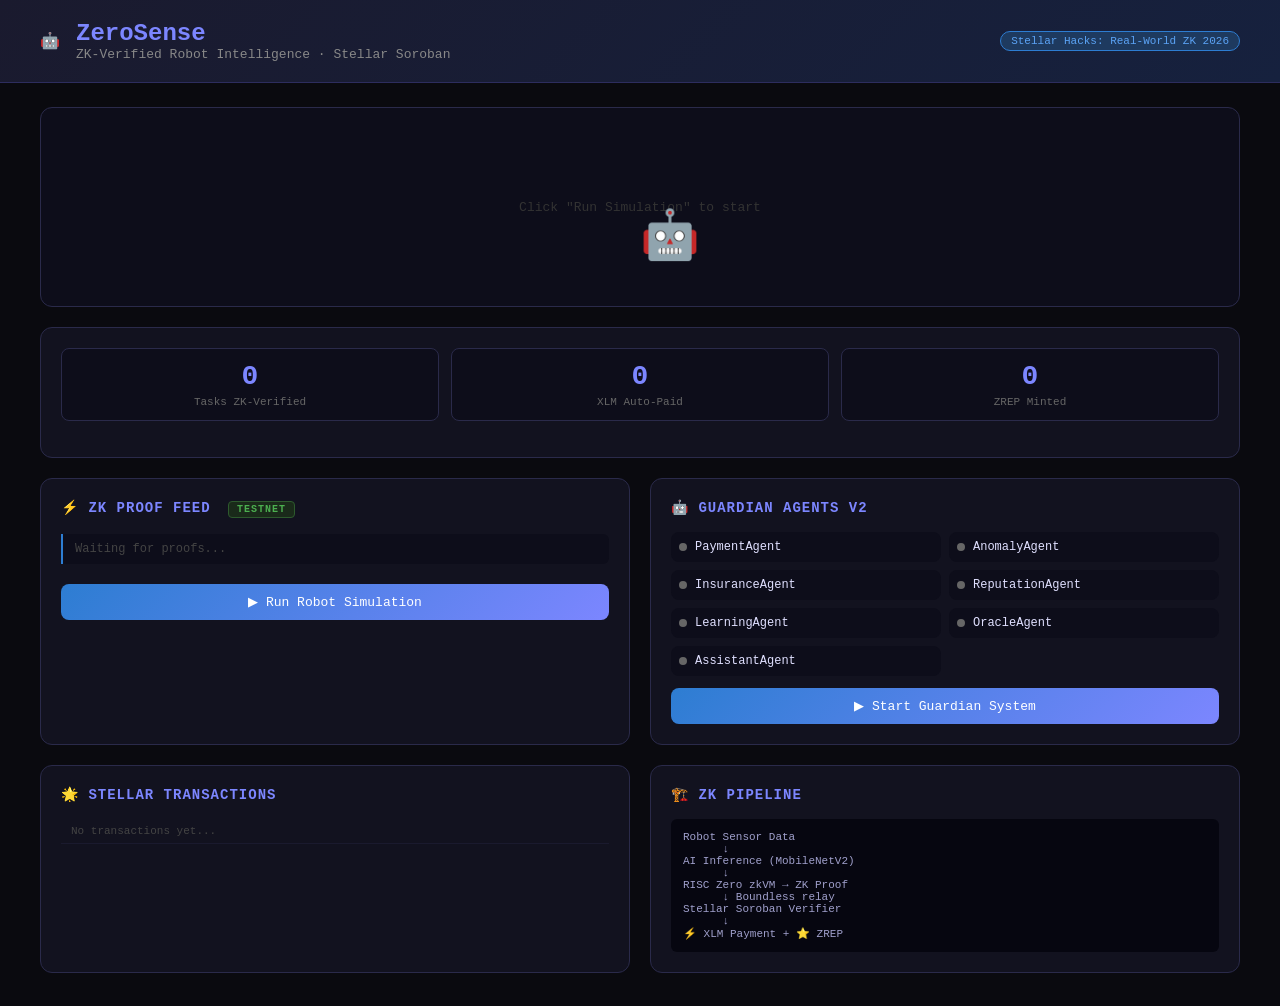
==== frontend/index.html @ 02366d78 "🤖 ZeroSense: World-First ZK Robot Intelligence on Stellar — Initial Commit" ====
<!DOCTYPE html>
<html lang="en">
<head>
    <meta charset="UTF-8">
    <meta name="viewport" content="width=device-width, initial-scale=1.0">
    <title>ZeroSense — ZK Robot Intelligence on Stellar</title>
    <style>
        * { margin: 0; padding: 0; box-sizing: border-box; }
        body {
            background: #0a0a0f;
            color: #e0e0ff;
            font-family: 'SF Mono', 'Fira Code', monospace;
            min-height: 100vh;
        }
        .header {
            background: linear-gradient(135deg, #1a1a2e, #16213e);
            padding: 20px 40px;
            border-bottom: 1px solid #2d2d5e;
            display: flex;
            align-items: center;
            gap: 16px;
        }
        .header h1 { font-size: 24px; color: #7c86ff; }
        .header .tagline { color: #888; font-size: 13px; }
        .badge {
            background: #1e3a5f;
            border: 1px solid #2d7dd2;
            color: #5ba3f5;
            padding: 3px 10px;
            border-radius: 12px;
            font-size: 11px;
            margin-left: auto;
        }
        .container { padding: 24px 40px; display: grid; grid-template-columns: 1fr 1fr; gap: 20px; }
        .card {
            background: #12121f;
            border: 1px solid #2a2a4a;
            border-radius: 12px;
            padding: 20px;
        }
        .card h3 { color: #7c86ff; margin-bottom: 16px; font-size: 14px; text-transform: uppercase; letter-spacing: 1px; }
        .robot-canvas {
            grid-column: 1 / -1;
            height: 200px;
            background: #0d0d1a;
            border: 1px solid #2a2a4a;
            border-radius: 12px;
            display: flex;
            align-items: center;
            justify-content: center;
            position: relative;
            overflow: hidden;
        }
        .robot-icon { font-size: 48px; position: absolute; transition: all 0.5s ease; }
        .robot-trail { position: absolute; width: 4px; height: 4px; background: #7c86ff; border-radius: 50%; opacity: 0.5; }
        .stat-grid { display: grid; grid-template-columns: repeat(3, 1fr); gap: 12px; margin-bottom: 16px; }
        .stat {
            background: #0d0d1a;
            border: 1px solid #2a2a4a;
            border-radius: 8px;
            padding: 12px;
            text-align: center;
        }
        .stat .value { font-size: 28px; font-weight: bold; color: #7c86ff; }
        .stat .label { font-size: 11px; color: #666; margin-top: 4px; }
        .proof-feed { list-style: none; max-height: 200px; overflow-y: auto; }
        .proof-item {
            padding: 8px 12px;
            border-left: 2px solid #2d7dd2;
            margin-bottom: 8px;
            background: #0d0d1a;
            border-radius: 0 6px 6px 0;
            font-size: 12px;
        }
        .proof-item .hash { color: #5ba3f5; font-size: 11px; }
        .proof-item .status { color: #4caf50; float: right; }
        .agent-grid { display: grid; grid-template-columns: repeat(2, 1fr); gap: 8px; }
        .agent-item {
            display: flex;
            align-items: center;
            gap: 8px;
            padding: 8px;
            background: #0d0d1a;
            border-radius: 8px;
            font-size: 12px;
        }
        .agent-dot { width: 8px; height: 8px; border-radius: 50%; background: #4caf50; animation: pulse 2s infinite; }
        @keyframes pulse { 0%,100%{opacity:1} 50%{opacity:0.4} }
        .btn {
            background: linear-gradient(135deg, #2d7dd2, #7c86ff);
            color: white;
            border: none;
            padding: 10px 20px;
            border-radius: 8px;
            cursor: pointer;
            font-family: inherit;
            font-size: 13px;
            width: 100%;
            margin-top: 12px;
            transition: opacity 0.2s;
        }
        .btn:hover { opacity: 0.85; }
        .btn.danger { background: linear-gradient(135deg, #c62828, #e53935); }
        .tx-feed { list-style: none; max-height: 150px; overflow-y: auto; }
        .tx-item {
            padding: 6px 10px;
            border-bottom: 1px solid #1a1a2e;
            font-size: 11px;
            display: flex;
            justify-content: space-between;
        }
        .tx-xlm { color: #4caf50; }
        .network-badge {
            display: inline-block;
            background: #1a2a1a;
            border: 1px solid #2d5a2d;
            color: #4caf50;
            padding: 2px 8px;
            border-radius: 4px;
            font-size: 10px;
            margin-left: 8px;
        }
        .full-width { grid-column: 1 / -1; }
        pre { background: #060610; padding: 12px; border-radius: 6px; font-size: 11px; overflow-x: auto; color: #a0a0cc; }
    </style>
</head>
<body>

<div class="header">
    <div>🤖</div>
    <div>
        <h1>ZeroSense</h1>
        <div class="tagline">ZK-Verified Robot Intelligence · Stellar Soroban</div>
    </div>
    <div class="badge">Stellar Hacks: Real-World ZK 2026</div>
</div>

<div class="container">

    <!-- Robot Simulation Canvas -->
    <div class="robot-canvas" id="robotCanvas">
        <div style="color:#333; font-size:13px;">Click "Run Simulation" to start</div>
        <div class="robot-icon" id="robotIcon" style="left:50%;top:50%;">🤖</div>
    </div>

    <!-- Stats -->
    <div class="card full-width">
        <div class="stat-grid">
            <div class="stat">
                <div class="value" id="tasksVerified">0</div>
                <div class="label">Tasks ZK-Verified</div>
            </div>
            <div class="stat">
                <div class="value" id="xlmPaid">0</div>
                <div class="label">XLM Auto-Paid</div>
            </div>
            <div class="stat">
                <div class="value" id="zrepMinted">0</div>
                <div class="label">ZREP Minted</div>
            </div>
        </div>
    </div>

    <!-- ZK Proof Feed -->
    <div class="card">
        <h3>⚡ ZK Proof Feed <span class="network-badge">TESTNET</span></h3>
        <ul class="proof-feed" id="proofFeed">
            <li class="proof-item" style="color:#444;">Waiting for proofs...</li>
        </ul>
        <button class="btn" onclick="runSimulation()">▶ Run Robot Simulation</button>
    </div>

    <!-- Guardian Agents -->
    <div class="card">
        <h3>🤖 Guardian Agents v2</h3>
        <div class="agent-grid" id="agentGrid">
            <div class="agent-item"><div class="agent-dot" style="background:#666"></div>PaymentAgent</div>
            <div class="agent-item"><div class="agent-dot" style="background:#666"></div>AnomalyAgent</div>
            <div class="agent-item"><div class="agent-dot" style="background:#666"></div>InsuranceAgent</div>
            <div class="agent-item"><div class="agent-dot" style="background:#666"></div>ReputationAgent</div>
            <div class="agent-item"><div class="agent-dot" style="background:#666"></div>LearningAgent</div>
            <div class="agent-item"><div class="agent-dot" style="background:#666"></div>OracleAgent</div>
            <div class="agent-item"><div class="agent-dot" style="background:#666"></div>AssistantAgent</div>
        </div>
        <button class="btn" onclick="startGuardian()">▶ Start Guardian System</button>
    </div>

    <!-- Stellar Transaction Feed -->
    <div class="card">
        <h3>🌟 Stellar Transactions</h3>
        <ul class="tx-feed" id="txFeed">
            <li class="tx-item" style="color:#444;">No transactions yet...</li>
        </ul>
    </div>

    <!-- Architecture -->
    <div class="card">
        <h3>🏗️ ZK Pipeline</h3>
        <pre id="pipeline">Robot Sensor Data
      ↓
AI Inference (MobileNetV2)
      ↓
RISC Zero zkVM → ZK Proof
      ↓ Boundless relay
Stellar Soroban Verifier
      ↓
⚡ XLM Payment + ⭐ ZREP</pre>
    </div>

</div>

<script>
const API_URL = 'http://localhost:8000';
let taskCount = 0;
let xlmTotal = 0;
let zrepTotal = 0;

// Simulate robot movement
let robotX = 50, robotY = 50;
function animateRobot() {
    const canvas = document.getElementById('robotCanvas');
    const robot = document.getElementById('robotIcon');
    const targetX = 10 + Math.random() * 80;
    const targetY = 10 + Math.random() * 80;

    // Add trail
    const trail = document.createElement('div');
    trail.className = 'robot-trail';
    trail.style.left = robotX + '%';
    trail.style.top = robotY + '%';
    canvas.appendChild(trail);
    setTimeout(() => trail.remove(), 3000);

    robotX = targetX;
    robotY = targetY;
    robot.style.left = robotX + '%';
    robot.style.top = robotY + '%';
}

function addProofItem(taskId, action, confidence, txHash) {
    const feed = document.getElementById('proofFeed');
    if (feed.querySelector('[style*="color:#444"]')) feed.innerHTML = '';

    const item = document.createElement('li');
    item.className = 'proof-item';
    const icons = {0: '✅', 1: '⚠️', 2: '🚨'};
    item.innerHTML = `
        <span>${icons[action] || '✅'} Task ${taskId.slice(-6)} — ${confidence}% confidence</span>
        <span class="status">VERIFIED</span>
        <div class="hash">Stellar: ${txHash.slice(0, 20)}...</div>
    `;
    feed.prepend(item);

    // Update stats
    taskCount++;
    xlmTotal += (confidence >= 95 ? 1 : 0.5);
    zrepTotal += 10;
    document.getElementById('tasksVerified').textContent = taskCount;
    document.getElementById('xlmPaid').textContent = xlmTotal.toFixed(1);
    document.getElementById('zrepMinted').textContent = zrepTotal;

    // Add TX to feed
    addTxItem(txHash, xlmTotal);
}

function addTxItem(txHash, amount) {
    const feed = document.getElementById('txFeed');
    if (feed.querySelector('[style*="color:#444"]')) feed.innerHTML = '';

    const item = document.createElement('li');
    item.className = 'tx-item';
    item.innerHTML = `
        <span>${txHash.slice(0, 24)}...</span>
        <span class="tx-xlm">+${(amount * 0.1).toFixed(3)} XLM</span>
    `;
    feed.prepend(item);
}

async function runSimulation() {
    const tasks = [
        {id: 'task_' + Math.random().toString(36).slice(2,8), action: 0, confidence: 97},
        {id: 'task_' + Math.random().toString(36).slice(2,8), action: 1, confidence: 89},
        {id: 'task_' + Math.random().toString(36).slice(2,8), action: 0, confidence: 95},
        {id: 'task_' + Math.random().toString(36).slice(2,8), action: 0, confidence: 98},
        {id: 'task_' + Math.random().toString(36).slice(2,8), action: 2, confidence: 76},
    ];

    for (const task of tasks) {
        animateRobot();
        await new Promise(r => setTimeout(r, 1500));

        // Try real API, fall back to demo
        try {
            const res = await fetch(`${API_URL}/generate-proof`, {
                method: 'POST',
                headers: {'Content-Type': 'application/json'},
                body: JSON.stringify({
                    robot_id: 'robot-001',
                    task_id: task.id,
                    sensor_frames: [{pixels: Array.from({length:64}, () => Math.random()), frame_id: 0}]
                })
            });
            if (res.ok) {
                const data = await res.json();
                addProofItem(data.task_id, data.action, data.confidence, 'tx_' + data.task_id);
                continue;
            }
        } catch {}

        // Demo mode
        const txHash = 'tx_stellar_' + Math.random().toString(36).slice(2, 18);
        addProofItem(task.id, task.action, task.confidence, txHash);
    }
}

async function startGuardian() {
    // Activate all agent dots
    const dots = document.querySelectorAll('.agent-dot');
    dots.forEach(dot => { dot.style.background = '#4caf50'; });

    try {
        const res = await fetch(`${API_URL}/guardian/start`, {method: 'POST'});
        if (res.ok) {
            const data = await res.json();
            console.log('Guardian started:', data);
        }
    } catch {
        console.log('[Demo] Guardian running in demo mode');
    }
}

// Auto-start animation loop
setInterval(animateRobot, 3000);
</script>
</body>
</html>
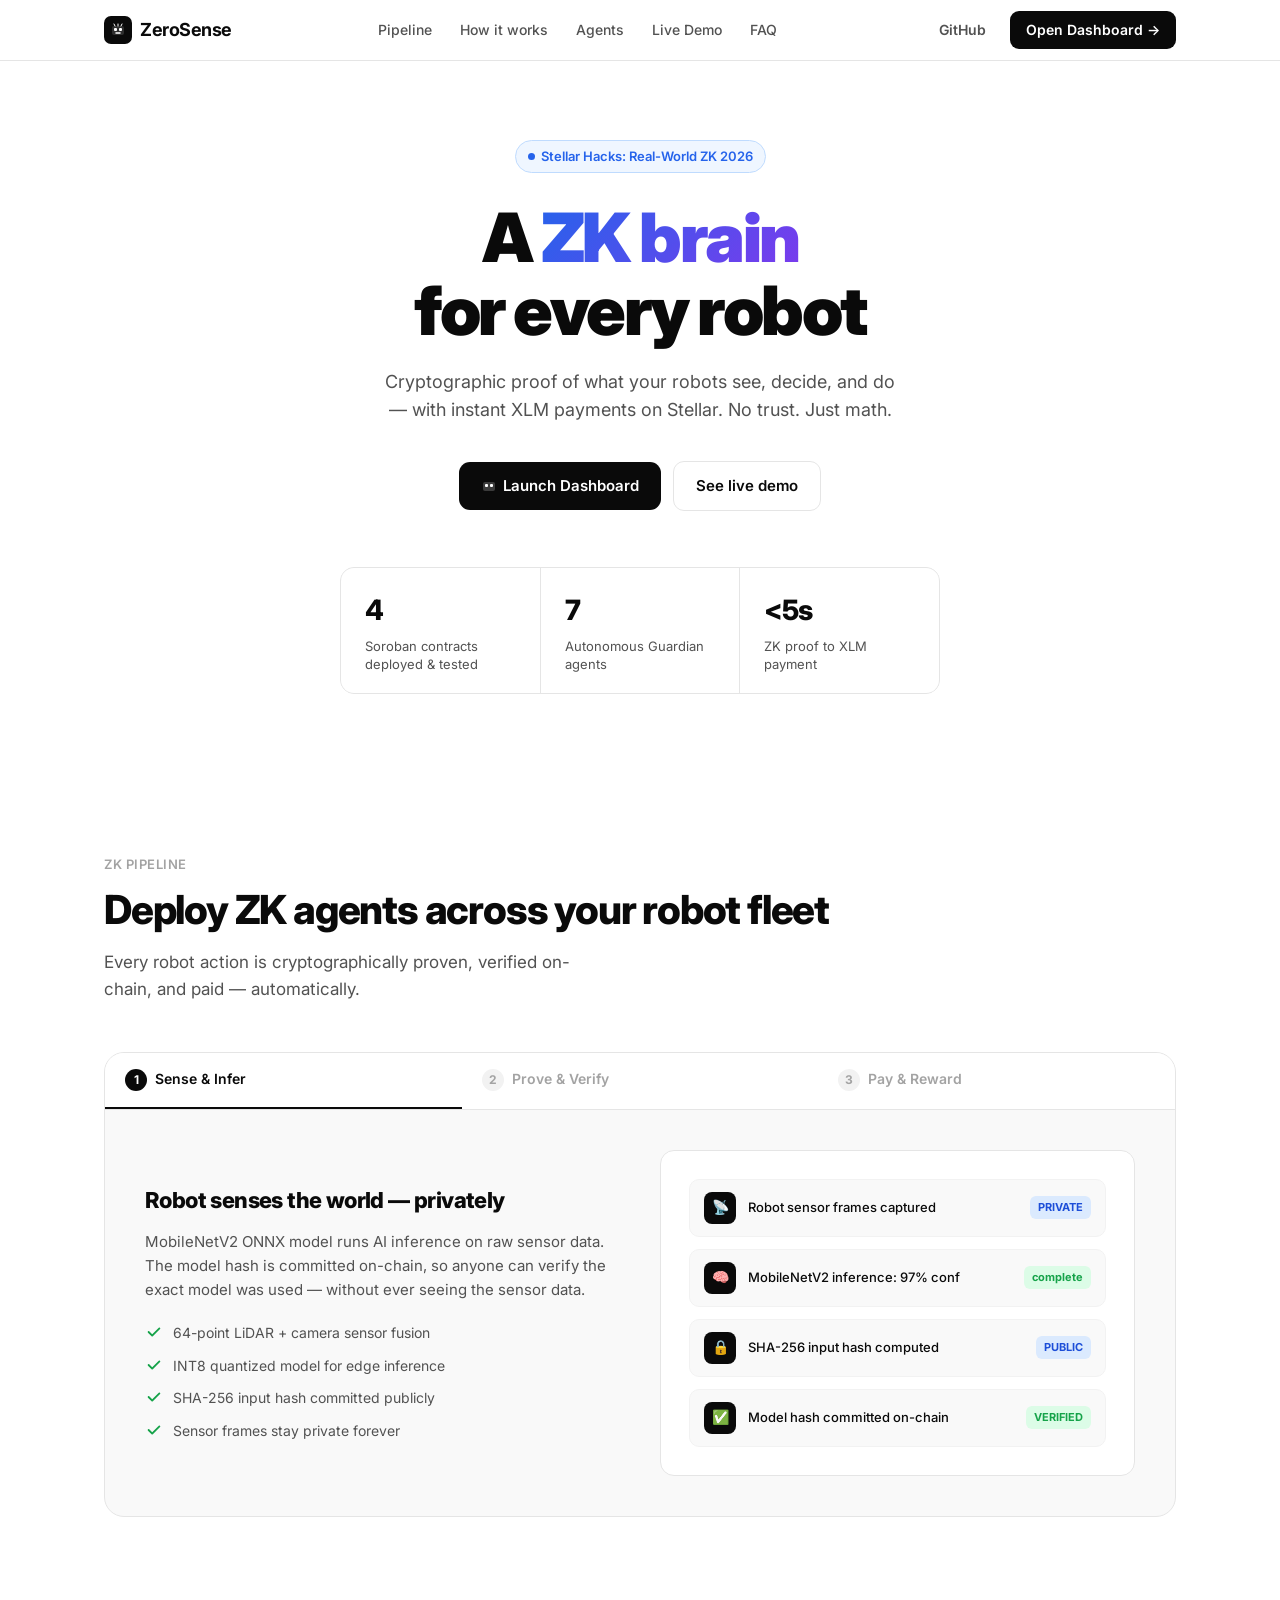
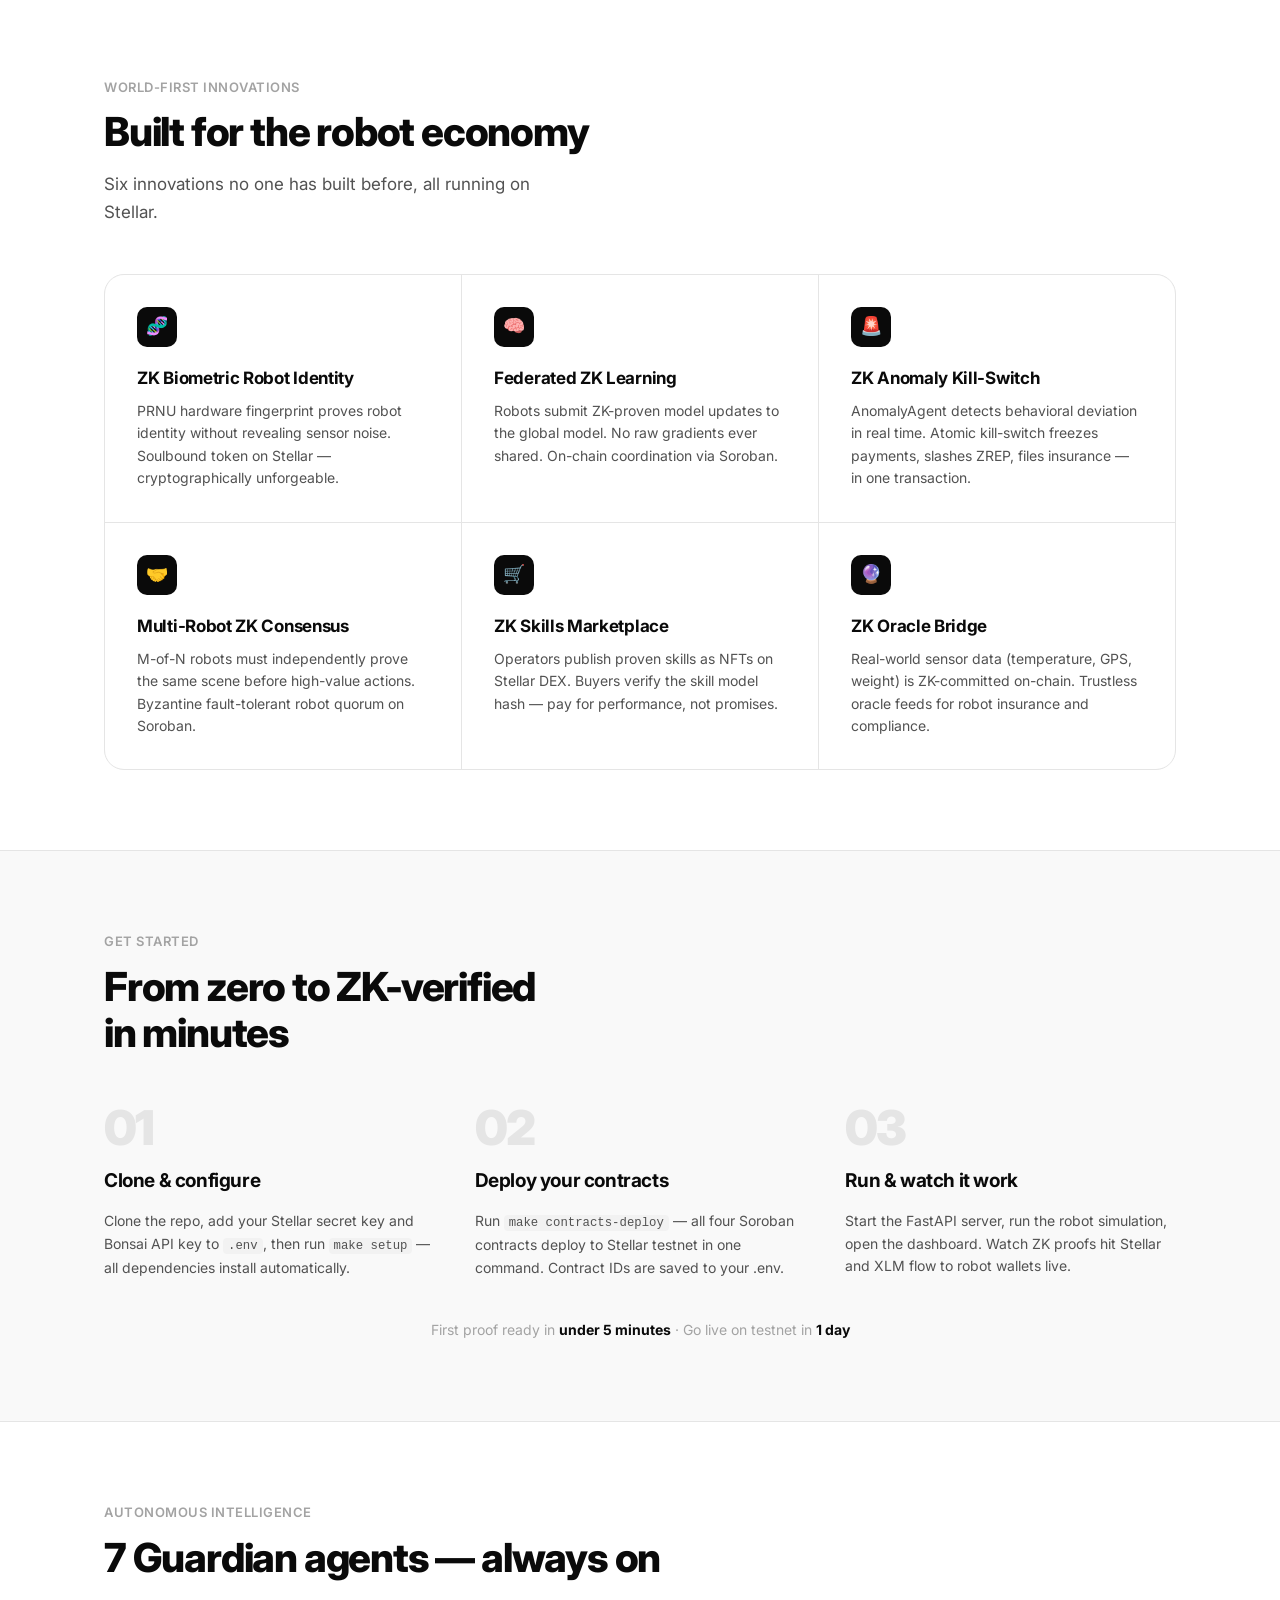
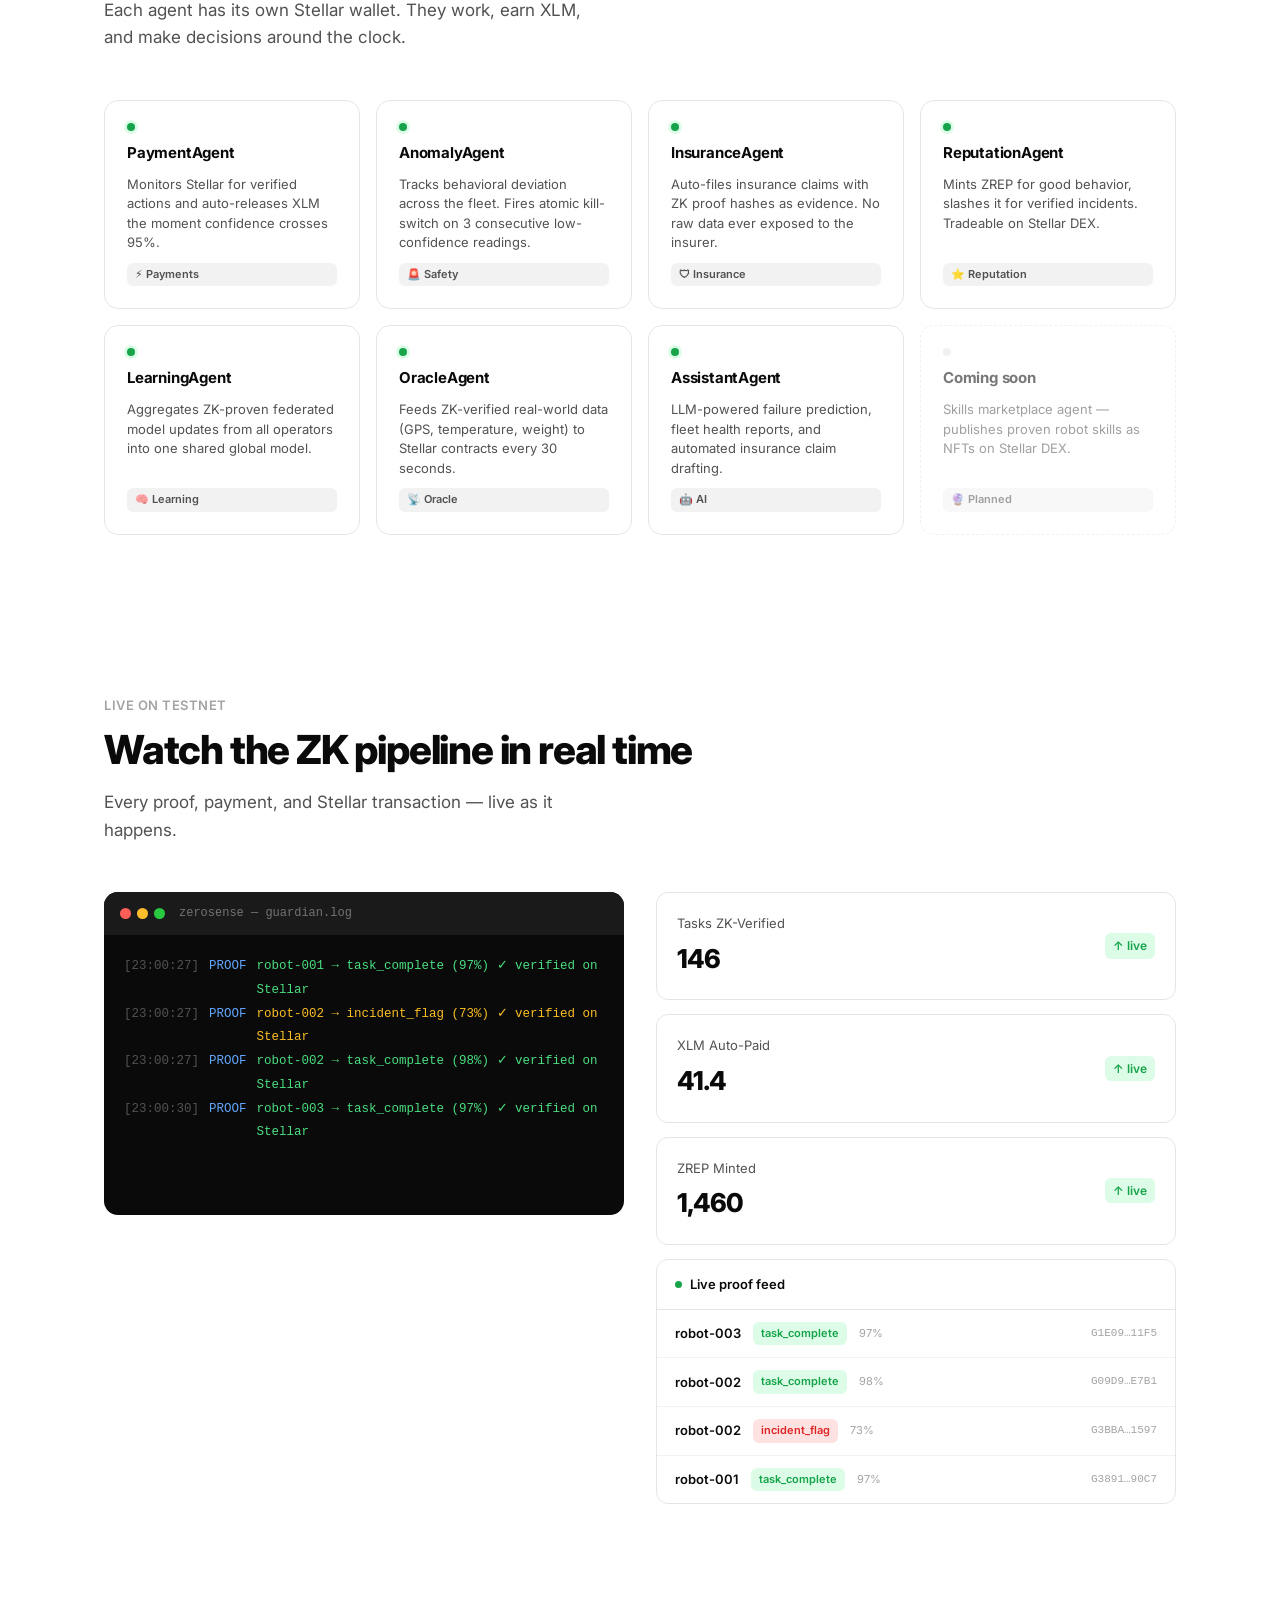
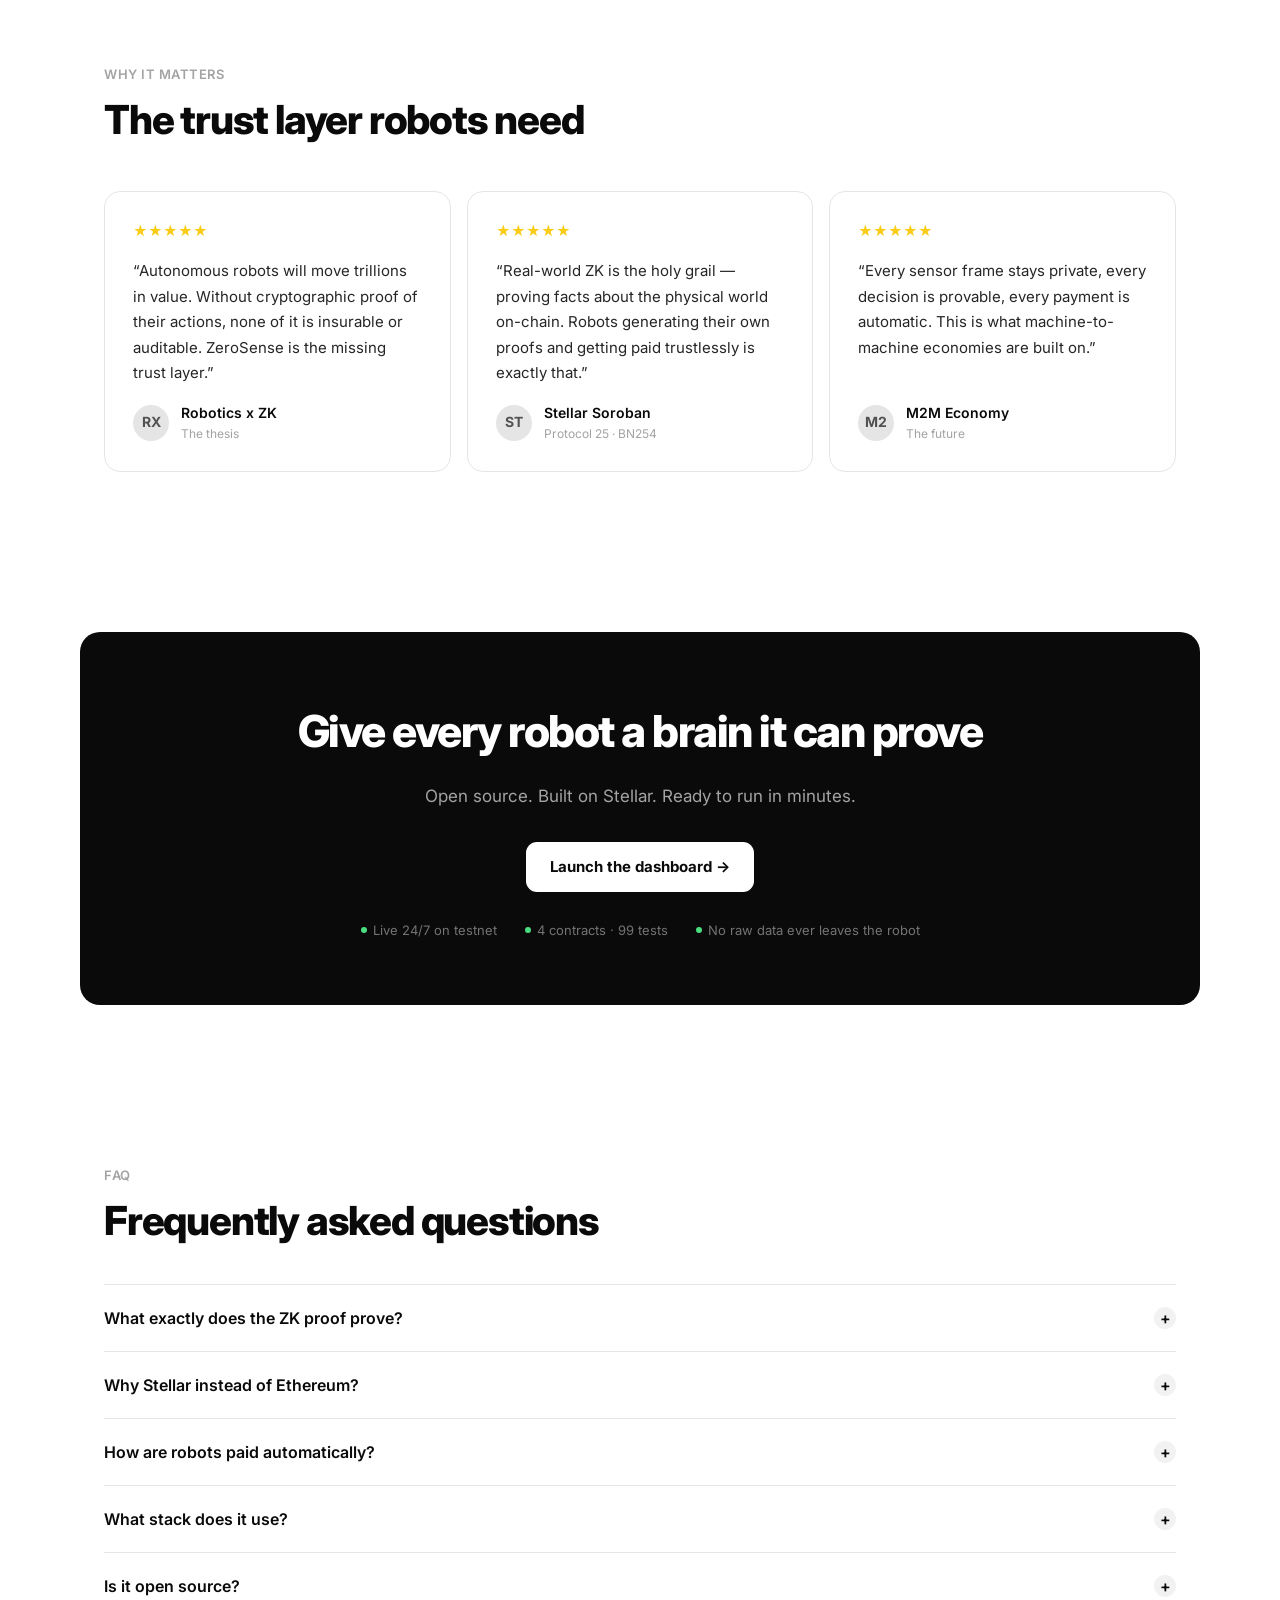
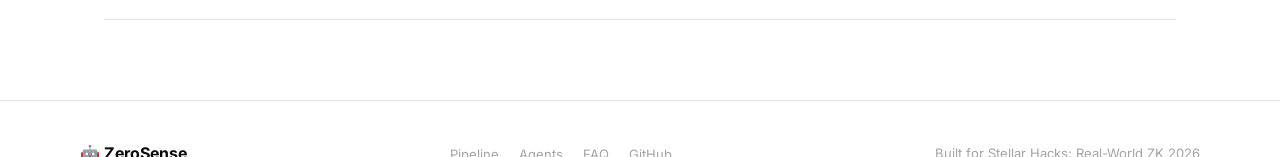
==== commit b015ade1: "Redesign landing page — handhold.io inspired SaaS site" ====
--- a/frontend/index.html
+++ b/frontend/index.html
@@ -1,336 +1,260 @@
 <!DOCTYPE html>
 <html lang="en">
 <head>
-    <meta charset="UTF-8">
-    <meta name="viewport" content="width=device-width, initial-scale=1.0">
-    <title>ZeroSense — ZK Robot Intelligence on Stellar</title>
-    <style>
-        * { margin: 0; padding: 0; box-sizing: border-box; }
-        body {
-            background: #0a0a0f;
-            color: #e0e0ff;
-            font-family: 'SF Mono', 'Fira Code', monospace;
-            min-height: 100vh;
-        }
-        .header {
-            background: linear-gradient(135deg, #1a1a2e, #16213e);
-            padding: 20px 40px;
-            border-bottom: 1px solid #2d2d5e;
-            display: flex;
-            align-items: center;
-            gap: 16px;
-        }
-        .header h1 { font-size: 24px; color: #7c86ff; }
-        .header .tagline { color: #888; font-size: 13px; }
-        .badge {
-            background: #1e3a5f;
-            border: 1px solid #2d7dd2;
-            color: #5ba3f5;
-            padding: 3px 10px;
-            border-radius: 12px;
-            font-size: 11px;
-            margin-left: auto;
-        }
-        .container { padding: 24px 40px; display: grid; grid-template-columns: 1fr 1fr; gap: 20px; }
-        .card {
-            background: #12121f;
-            border: 1px solid #2a2a4a;
-            border-radius: 12px;
-            padding: 20px;
-        }
-        .card h3 { color: #7c86ff; margin-bottom: 16px; font-size: 14px; text-transform: uppercase; letter-spacing: 1px; }
-        .robot-canvas {
-            grid-column: 1 / -1;
-            height: 200px;
-            background: #0d0d1a;
-            border: 1px solid #2a2a4a;
-            border-radius: 12px;
-            display: flex;
-            align-items: center;
-            justify-content: center;
-            position: relative;
-            overflow: hidden;
-        }
-        .robot-icon { font-size: 48px; position: absolute; transition: all 0.5s ease; }
-        .robot-trail { position: absolute; width: 4px; height: 4px; background: #7c86ff; border-radius: 50%; opacity: 0.5; }
-        .stat-grid { display: grid; grid-template-columns: repeat(3, 1fr); gap: 12px; margin-bottom: 16px; }
-        .stat {
-            background: #0d0d1a;
-            border: 1px solid #2a2a4a;
-            border-radius: 8px;
-            padding: 12px;
-            text-align: center;
-        }
-        .stat .value { font-size: 28px; font-weight: bold; color: #7c86ff; }
-        .stat .label { font-size: 11px; color: #666; margin-top: 4px; }
-        .proof-feed { list-style: none; max-height: 200px; overflow-y: auto; }
-        .proof-item {
-            padding: 8px 12px;
-            border-left: 2px solid #2d7dd2;
-            margin-bottom: 8px;
-            background: #0d0d1a;
-            border-radius: 0 6px 6px 0;
-            font-size: 12px;
-        }
-        .proof-item .hash { color: #5ba3f5; font-size: 11px; }
-        .proof-item .status { color: #4caf50; float: right; }
-        .agent-grid { display: grid; grid-template-columns: repeat(2, 1fr); gap: 8px; }
-        .agent-item {
-            display: flex;
-            align-items: center;
-            gap: 8px;
-            padding: 8px;
-            background: #0d0d1a;
-            border-radius: 8px;
-            font-size: 12px;
-        }
-        .agent-dot { width: 8px; height: 8px; border-radius: 50%; background: #4caf50; animation: pulse 2s infinite; }
-        @keyframes pulse { 0%,100%{opacity:1} 50%{opacity:0.4} }
-        .btn {
-            background: linear-gradient(135deg, #2d7dd2, #7c86ff);
-            color: white;
-            border: none;
-            padding: 10px 20px;
-            border-radius: 8px;
-            cursor: pointer;
-            font-family: inherit;
-            font-size: 13px;
-            width: 100%;
-            margin-top: 12px;
-            transition: opacity 0.2s;
-        }
-        .btn:hover { opacity: 0.85; }
-        .btn.danger { background: linear-gradient(135deg, #c62828, #e53935); }
-        .tx-feed { list-style: none; max-height: 150px; overflow-y: auto; }
-        .tx-item {
-            padding: 6px 10px;
-            border-bottom: 1px solid #1a1a2e;
-            font-size: 11px;
-            display: flex;
-            justify-content: space-between;
-        }
-        .tx-xlm { color: #4caf50; }
-        .network-badge {
-            display: inline-block;
-            background: #1a2a1a;
-            border: 1px solid #2d5a2d;
-            color: #4caf50;
-            padding: 2px 8px;
-            border-radius: 4px;
-            font-size: 10px;
-            margin-left: 8px;
-        }
-        .full-width { grid-column: 1 / -1; }
-        pre { background: #060610; padding: 12px; border-radius: 6px; font-size: 11px; overflow-x: auto; color: #a0a0cc; }
-    </style>
+  <meta charset="UTF-8" />
+  <meta name="viewport" content="width=device-width, initial-scale=1.0" />
+  <title>ZeroSense — A ZK brain for every robot</title>
+  <meta name="description" content="Cryptographic proof of what your robots see, decide, and do — with instant XLM payments on Stellar. No trust. Just math." />
+  <link rel="stylesheet" href="styles.css" />
 </head>
 <body>
 
-<div class="header">
-    <div>🤖</div>
-    <div>
-        <h1>ZeroSense</h1>
-        <div class="tagline">ZK-Verified Robot Intelligence · Stellar Soroban</div>
-    </div>
-    <div class="badge">Stellar Hacks: Real-World ZK 2026</div>
-</div>
-
-<div class="container">
-
-    <!-- Robot Simulation Canvas -->
-    <div class="robot-canvas" id="robotCanvas">
-        <div style="color:#333; font-size:13px;">Click "Run Simulation" to start</div>
-        <div class="robot-icon" id="robotIcon" style="left:50%;top:50%;">🤖</div>
-    </div>
-
-    <!-- Stats -->
-    <div class="card full-width">
-        <div class="stat-grid">
-            <div class="stat">
-                <div class="value" id="tasksVerified">0</div>
-                <div class="label">Tasks ZK-Verified</div>
-            </div>
-            <div class="stat">
-                <div class="value" id="xlmPaid">0</div>
-                <div class="label">XLM Auto-Paid</div>
-            </div>
-            <div class="stat">
-                <div class="value" id="zrepMinted">0</div>
-                <div class="label">ZREP Minted</div>
-            </div>
-        </div>
-    </div>
-
-    <!-- ZK Proof Feed -->
-    <div class="card">
-        <h3>⚡ ZK Proof Feed <span class="network-badge">TESTNET</span></h3>
-        <ul class="proof-feed" id="proofFeed">
-            <li class="proof-item" style="color:#444;">Waiting for proofs...</li>
-        </ul>
-        <button class="btn" onclick="runSimulation()">▶ Run Robot Simulation</button>
-    </div>
-
-    <!-- Guardian Agents -->
-    <div class="card">
-        <h3>🤖 Guardian Agents v2</h3>
-        <div class="agent-grid" id="agentGrid">
-            <div class="agent-item"><div class="agent-dot" style="background:#666"></div>PaymentAgent</div>
-            <div class="agent-item"><div class="agent-dot" style="background:#666"></div>AnomalyAgent</div>
-            <div class="agent-item"><div class="agent-dot" style="background:#666"></div>InsuranceAgent</div>
-            <div class="agent-item"><div class="agent-dot" style="background:#666"></div>ReputationAgent</div>
-            <div class="agent-item"><div class="agent-dot" style="background:#666"></div>LearningAgent</div>
-            <div class="agent-item"><div class="agent-dot" style="background:#666"></div>OracleAgent</div>
-            <div class="agent-item"><div class="agent-dot" style="background:#666"></div>AssistantAgent</div>
-        </div>
-        <button class="btn" onclick="startGuardian()">▶ Start Guardian System</button>
-    </div>
-
-    <!-- Stellar Transaction Feed -->
-    <div class="card">
-        <h3>🌟 Stellar Transactions</h3>
-        <ul class="tx-feed" id="txFeed">
-            <li class="tx-item" style="color:#444;">No transactions yet...</li>
-        </ul>
-    </div>
-
-    <!-- Architecture -->
-    <div class="card">
-        <h3>🏗️ ZK Pipeline</h3>
-        <pre id="pipeline">Robot Sensor Data
-      ↓
-AI Inference (MobileNetV2)
-      ↓
-RISC Zero zkVM → ZK Proof
-      ↓ Boundless relay
-Stellar Soroban Verifier
-      ↓
-⚡ XLM Payment + ⭐ ZREP</pre>
-    </div>
-
-</div>
-
-<script>
-const API_URL = 'http://localhost:8000';
-let taskCount = 0;
-let xlmTotal = 0;
-let zrepTotal = 0;
-
-// Simulate robot movement
-let robotX = 50, robotY = 50;
-function animateRobot() {
-    const canvas = document.getElementById('robotCanvas');
-    const robot = document.getElementById('robotIcon');
-    const targetX = 10 + Math.random() * 80;
-    const targetY = 10 + Math.random() * 80;
-
-    // Add trail
-    const trail = document.createElement('div');
-    trail.className = 'robot-trail';
-    trail.style.left = robotX + '%';
-    trail.style.top = robotY + '%';
-    canvas.appendChild(trail);
-    setTimeout(() => trail.remove(), 3000);
-
-    robotX = targetX;
-    robotY = targetY;
-    robot.style.left = robotX + '%';
-    robot.style.top = robotY + '%';
-}
-
-function addProofItem(taskId, action, confidence, txHash) {
-    const feed = document.getElementById('proofFeed');
-    if (feed.querySelector('[style*="color:#444"]')) feed.innerHTML = '';
-
-    const item = document.createElement('li');
-    item.className = 'proof-item';
-    const icons = {0: '✅', 1: '⚠️', 2: '🚨'};
-    item.innerHTML = `
-        <span>${icons[action] || '✅'} Task ${taskId.slice(-6)} — ${confidence}% confidence</span>
-        <span class="status">VERIFIED</span>
-        <div class="hash">Stellar: ${txHash.slice(0, 20)}...</div>
-    `;
-    feed.prepend(item);
-
-    // Update stats
-    taskCount++;
-    xlmTotal += (confidence >= 95 ? 1 : 0.5);
-    zrepTotal += 10;
-    document.getElementById('tasksVerified').textContent = taskCount;
-    document.getElementById('xlmPaid').textContent = xlmTotal.toFixed(1);
-    document.getElementById('zrepMinted').textContent = zrepTotal;
-
-    // Add TX to feed
-    addTxItem(txHash, xlmTotal);
-}
-
-function addTxItem(txHash, amount) {
-    const feed = document.getElementById('txFeed');
-    if (feed.querySelector('[style*="color:#444"]')) feed.innerHTML = '';
-
-    const item = document.createElement('li');
-    item.className = 'tx-item';
-    item.innerHTML = `
-        <span>${txHash.slice(0, 24)}...</span>
-        <span class="tx-xlm">+${(amount * 0.1).toFixed(3)} XLM</span>
-    `;
-    feed.prepend(item);
-}
-
-async function runSimulation() {
-    const tasks = [
-        {id: 'task_' + Math.random().toString(36).slice(2,8), action: 0, confidence: 97},
-        {id: 'task_' + Math.random().toString(36).slice(2,8), action: 1, confidence: 89},
-        {id: 'task_' + Math.random().toString(36).slice(2,8), action: 0, confidence: 95},
-        {id: 'task_' + Math.random().toString(36).slice(2,8), action: 0, confidence: 98},
-        {id: 'task_' + Math.random().toString(36).slice(2,8), action: 2, confidence: 76},
-    ];
-
-    for (const task of tasks) {
-        animateRobot();
-        await new Promise(r => setTimeout(r, 1500));
-
-        // Try real API, fall back to demo
-        try {
-            const res = await fetch(`${API_URL}/generate-proof`, {
-                method: 'POST',
-                headers: {'Content-Type': 'application/json'},
-                body: JSON.stringify({
-                    robot_id: 'robot-001',
-                    task_id: task.id,
-                    sensor_frames: [{pixels: Array.from({length:64}, () => Math.random()), frame_id: 0}]
-                })
-            });
-            if (res.ok) {
-                const data = await res.json();
-                addProofItem(data.task_id, data.action, data.confidence, 'tx_' + data.task_id);
-                continue;
-            }
-        } catch {}
-
-        // Demo mode
-        const txHash = 'tx_stellar_' + Math.random().toString(36).slice(2, 18);
-        addProofItem(task.id, task.action, task.confidence, txHash);
-    }
-}
-
-async function startGuardian() {
-    // Activate all agent dots
-    const dots = document.querySelectorAll('.agent-dot');
-    dots.forEach(dot => { dot.style.background = '#4caf50'; });
-
-    try {
-        const res = await fetch(`${API_URL}/guardian/start`, {method: 'POST'});
-        if (res.ok) {
-            const data = await res.json();
-            console.log('Guardian started:', data);
-        }
-    } catch {
-        console.log('[Demo] Guardian running in demo mode');
-    }
-}
-
-// Auto-start animation loop
-setInterval(animateRobot, 3000);
-</script>
+  <!-- NAV -->
+  <nav class="nav">
+    <div class="nav-inner">
+      <a href="/" class="nav-logo">
+        <div class="nav-logo-icon">
+          <svg width="16" height="16" viewBox="0 0 16 16" fill="none">
+            <rect x="2" y="4" width="12" height="9" rx="2" fill="white" opacity="0.15"/>
+            <rect x="4" y="6" width="3" height="3" rx="1" fill="white"/>
+            <rect x="9" y="6" width="3" height="3" rx="1" fill="white"/>
+            <path d="M6 11h4" stroke="white" stroke-width="1.5" stroke-linecap="round"/>
+            <path d="M8 4V2M5 4l-1-2M11 4l1-2" stroke="white" stroke-width="1" stroke-linecap="round"/>
+          </svg>
+        </div>
+        ZeroSense
+      </a>
+      <ul class="nav-links">
+        <li><a href="#pipeline">Pipeline</a></li>
+        <li><a href="#how-it-works">How it works</a></li>
+        <li><a href="#agents">Agents</a></li>
+        <li><a href="#live">Live Demo</a></li>
+        <li><a href="#faq">FAQ</a></li>
+      </ul>
+      <div class="nav-cta">
+        <a href="https://github.com/salch-cred/zero-sense" class="btn btn-ghost" target="_blank" rel="noopener">GitHub</a>
+        <a href="dashboard.html" class="btn btn-primary">Open Dashboard →</a>
+      </div>
+    </div>
+  </nav>
+
+  <!-- HERO -->
+  <header class="hero">
+    <div class="hero-badge"><span class="hero-badge-dot"></span> Stellar Hacks: Real-World ZK 2026</div>
+    <h1>A <em>ZK brain</em><br>for every robot</h1>
+    <p class="hero-sub">Cryptographic proof of what your robots see, decide, and do — with instant XLM payments on Stellar. No trust. Just math.</p>
+    <div class="hero-actions">
+      <a href="dashboard.html" class="btn btn-primary btn-lg">
+        <svg width="16" height="16" viewBox="0 0 16 16" fill="none"><rect x="2" y="4" width="12" height="9" rx="2" fill="currentColor" opacity="0.2"/><rect x="4" y="6" width="3" height="3" rx="1" fill="currentColor"/><rect x="9" y="6" width="3" height="3" rx="1" fill="currentColor"/></svg>
+        Launch Dashboard
+      </a>
+      <a href="#live" class="btn btn-outline btn-lg">See live demo</a>
+    </div>
+    <div class="hero-metrics">
+      <div class="hero-metric"><div class="hero-metric-val">4</div><div class="hero-metric-label">Soroban contracts<br>deployed &amp; tested</div></div>
+      <div class="hero-metric"><div class="hero-metric-val">7</div><div class="hero-metric-label">Autonomous Guardian<br>agents</div></div>
+      <div class="hero-metric"><div class="hero-metric-val">&lt;5s</div><div class="hero-metric-label">ZK proof to XLM<br>payment</div></div>
+    </div>
+  </header>
+
+  <!-- PIPELINE -->
+  <section class="section reveal" id="pipeline">
+    <div class="eyebrow">ZK Pipeline</div>
+    <h2 class="section-title">Deploy ZK agents across your robot fleet</h2>
+    <p class="section-sub">Every robot action is cryptographically proven, verified on-chain, and paid — automatically.</p>
+    <div class="pipeline-wrap">
+      <div class="pipeline-tabs">
+        <button class="pipeline-tab active" onclick="switchTab(0)"><span class="pipeline-tab-num">1</span>Sense &amp; Infer</button>
+        <button class="pipeline-tab" onclick="switchTab(1)"><span class="pipeline-tab-num">2</span>Prove &amp; Verify</button>
+        <button class="pipeline-tab" onclick="switchTab(2)"><span class="pipeline-tab-num">3</span>Pay &amp; Reward</button>
+      </div>
+
+      <div class="pipeline-panel active" id="panel-0">
+        <div class="pipeline-panel-content">
+          <h3>Robot senses the world — privately</h3>
+          <p>MobileNetV2 ONNX model runs AI inference on raw sensor data. The model hash is committed on-chain, so anyone can verify the exact model was used — without ever seeing the sensor data.</p>
+          <ul class="feature-list">
+            <li>64-point LiDAR + camera sensor fusion</li>
+            <li>INT8 quantized model for edge inference</li>
+            <li>SHA-256 input hash committed publicly</li>
+            <li>Sensor frames stay private forever</li>
+          </ul>
+        </div>
+        <div class="pipeline-visual">
+          <div class="pipeline-step"><div class="step-icon">📡</div><div class="step-text">Robot sensor frames captured</div><span class="step-badge blue">PRIVATE</span></div>
+          <div class="pipeline-step"><div class="step-icon">🧠</div><div class="step-text">MobileNetV2 inference: 97% conf</div><span class="step-badge">complete</span></div>
+          <div class="pipeline-step"><div class="step-icon">🔒</div><div class="step-text">SHA-256 input hash computed</div><span class="step-badge blue">PUBLIC</span></div>
+          <div class="pipeline-step"><div class="step-icon">✅</div><div class="step-text">Model hash committed on-chain</div><span class="step-badge">VERIFIED</span></div>
+        </div>
+      </div>
+
+      <div class="pipeline-panel" id="panel-1">
+        <div class="pipeline-panel-content">
+          <h3>Zero-knowledge proof generated</h3>
+          <p>RISC Zero zkVM generates a ZK-STARK proof that inference ran correctly — without revealing any input data. Verified on Stellar Soroban via Boundless BN254 Groth16.</p>
+          <ul class="feature-list">
+            <li>RISC Zero Bonsai API for fast cloud proving</li>
+            <li>BN254 Groth16 — Stellar Protocol 25 native</li>
+            <li>On-chain proof stored permanently</li>
+            <li>Verifier contract: 4.0 KB WASM</li>
+          </ul>
+        </div>
+        <div class="pipeline-visual">
+          <div class="pipeline-step"><div class="step-icon">⚡</div><div class="step-text">RISC Zero zkVM executes guest</div><span class="step-badge blue">BONSAI</span></div>
+          <div class="pipeline-step"><div class="step-icon">🔐</div><div class="step-text">Groth16 proof generated (256B)</div><span class="step-badge purple">ZK-STARK</span></div>
+          <div class="pipeline-step"><div class="step-icon">🌟</div><div class="step-text">Proof submitted to Soroban</div><span class="step-badge blue">STELLAR</span></div>
+          <div class="pipeline-step"><div class="step-icon">✅</div><div class="step-text">ZeroSenseVerifier confirms</div><span class="step-badge">ON-CHAIN</span></div>
+        </div>
+      </div>
+
+      <div class="pipeline-panel" id="panel-2">
+        <div class="pipeline-panel-content">
+          <h3>XLM auto-pays the robot — trustlessly</h3>
+          <p>Once the proof is verified, RobotPaymentRouter automatically releases XLM to the operator. No human approval. Confidence ≥ 95% → full pay, 80–94% → partial.</p>
+          <ul class="feature-list">
+            <li>Instant XLM micro-payments on Stellar</li>
+            <li>Confidence-tiered payment logic</li>
+            <li>ZREP reputation tokens minted on DEX</li>
+            <li>ZK insurance claims auto-filed on incidents</li>
+          </ul>
+        </div>
+        <div class="pipeline-visual">
+          <div class="pipeline-step"><div class="step-icon">💰</div><div class="step-text">PaymentRouter.claim() called</div><span class="step-badge">AUTO</span></div>
+          <div class="pipeline-step"><div class="step-icon">⚡</div><div class="step-text">XLM released to operator</div><span class="step-badge blue">+1.0 XLM</span></div>
+          <div class="pipeline-step"><div class="step-icon">⭐</div><div class="step-text">10 ZREP minted to robot</div><span class="step-badge purple">ZREP</span></div>
+          <div class="pipeline-step"><div class="step-icon">🎉</div><div class="step-text">Task complete — all verified</div><span class="step-badge">DONE</span></div>
+        </div>
+      </div>
+    </div>
+  </section>
+
+  <!-- FEATURES -->
+  <section class="section reveal">
+    <div class="eyebrow">World-First Innovations</div>
+    <h2 class="section-title">Built for the robot economy</h2>
+    <p class="section-sub">Six innovations no one has built before, all running on Stellar.</p>
+    <div class="feature-grid">
+      <div class="feature-card"><div class="feature-icon">🧬</div><h3>ZK Biometric Robot Identity</h3><p>PRNU hardware fingerprint proves robot identity without revealing sensor noise. Soulbound token on Stellar — cryptographically unforgeable.</p></div>
+      <div class="feature-card"><div class="feature-icon">🧠</div><h3>Federated ZK Learning</h3><p>Robots submit ZK-proven model updates to the global model. No raw gradients ever shared. On-chain coordination via Soroban.</p></div>
+      <div class="feature-card"><div class="feature-icon">🚨</div><h3>ZK Anomaly Kill-Switch</h3><p>AnomalyAgent detects behavioral deviation in real time. Atomic kill-switch freezes payments, slashes ZREP, files insurance — in one transaction.</p></div>
+      <div class="feature-card"><div class="feature-icon">🤝</div><h3>Multi-Robot ZK Consensus</h3><p>M-of-N robots must independently prove the same scene before high-value actions. Byzantine fault-tolerant robot quorum on Soroban.</p></div>
+      <div class="feature-card"><div class="feature-icon">🛒</div><h3>ZK Skills Marketplace</h3><p>Operators publish proven skills as NFTs on Stellar DEX. Buyers verify the skill model hash — pay for performance, not promises.</p></div>
+      <div class="feature-card"><div class="feature-icon">🔮</div><h3>ZK Oracle Bridge</h3><p>Real-world sensor data (temperature, GPS, weight) is ZK-committed on-chain. Trustless oracle feeds for robot insurance and compliance.</p></div>
+    </div>
+  </section>
+
+  <!-- HOW IT WORKS -->
+  <section class="hiw-section" id="how-it-works">
+    <div class="section reveal">
+      <div class="eyebrow">Get started</div>
+      <h2 class="section-title">From zero to ZK-verified<br>in minutes</h2>
+      <div class="hiw-steps">
+        <div class="hiw-step"><div class="hiw-step-num">01</div><h3>Clone &amp; configure</h3><p>Clone the repo, add your Stellar secret key and Bonsai API key to <code>.env</code>, then run <code>make setup</code> — all dependencies install automatically.</p></div>
+        <div class="hiw-step"><div class="hiw-step-num">02</div><h3>Deploy your contracts</h3><p>Run <code>make contracts-deploy</code> — all four Soroban contracts deploy to Stellar testnet in one command. Contract IDs are saved to your .env.</p></div>
+        <div class="hiw-step"><div class="hiw-step-num">03</div><h3>Run &amp; watch it work</h3><p>Start the FastAPI server, run the robot simulation, open the dashboard. Watch ZK proofs hit Stellar and XLM flow to robot wallets live.</p></div>
+      </div>
+      <p class="hiw-note">First proof ready in <strong>under 5 minutes</strong> · Go live on testnet in <strong>1 day</strong></p>
+    </div>
+  </section>
+
+  <!-- AGENTS -->
+  <section id="agents">
+    <div class="section reveal">
+      <div class="eyebrow">Autonomous Intelligence</div>
+      <h2 class="section-title">7 Guardian agents — always on</h2>
+      <p class="section-sub">Each agent has its own Stellar wallet. They work, earn XLM, and make decisions around the clock.</p>
+      <div class="agents-grid">
+        <div class="agent-card"><div class="agent-indicator"></div><h4>PaymentAgent</h4><p>Monitors Stellar for verified actions and auto-releases XLM the moment confidence crosses 95%.</p><span class="agent-tag">⚡ Payments</span></div>
+        <div class="agent-card"><div class="agent-indicator"></div><h4>AnomalyAgent</h4><p>Tracks behavioral deviation across the fleet. Fires atomic kill-switch on 3 consecutive low-confidence readings.</p><span class="agent-tag">🚨 Safety</span></div>
+        <div class="agent-card"><div class="agent-indicator"></div><h4>InsuranceAgent</h4><p>Auto-files insurance claims with ZK proof hashes as evidence. No raw data ever exposed to the insurer.</p><span class="agent-tag">🛡 Insurance</span></div>
+        <div class="agent-card"><div class="agent-indicator"></div><h4>ReputationAgent</h4><p>Mints ZREP for good behavior, slashes it for verified incidents. Tradeable on Stellar DEX.</p><span class="agent-tag">⭐ Reputation</span></div>
+        <div class="agent-card"><div class="agent-indicator"></div><h4>LearningAgent</h4><p>Aggregates ZK-proven federated model updates from all operators into one shared global model.</p><span class="agent-tag">🧠 Learning</span></div>
+        <div class="agent-card"><div class="agent-indicator"></div><h4>OracleAgent</h4><p>Feeds ZK-verified real-world data (GPS, temperature, weight) to Stellar contracts every 30 seconds.</p><span class="agent-tag">📡 Oracle</span></div>
+        <div class="agent-card"><div class="agent-indicator"></div><h4>AssistantAgent</h4><p>LLM-powered failure prediction, fleet health reports, and automated insurance claim drafting.</p><span class="agent-tag">🤖 AI</span></div>
+        <div class="agent-card" style="border-style:dashed;opacity:0.55;cursor:default"><div style="width:8px;height:8px;border-radius:50%;background:var(--gray-200)"></div><h4>Coming soon</h4><p>Skills marketplace agent — publishes proven robot skills as NFTs on Stellar DEX.</p><span class="agent-tag">🔮 Planned</span></div>
+      </div>
+    </div>
+  </section>
+
+  <!-- LIVE -->
+  <section id="live">
+    <div class="section reveal">
+      <div class="eyebrow">Live on Testnet</div>
+      <h2 class="section-title">Watch the ZK pipeline in real time</h2>
+      <p class="section-sub">Every proof, payment, and Stellar transaction — live as it happens.</p>
+      <div class="live-section">
+        <div class="live-terminal">
+          <div class="terminal-bar">
+            <div class="terminal-dot" style="background:#ff5f57"></div>
+            <div class="terminal-dot" style="background:#ffbd2e"></div>
+            <div class="terminal-dot" style="background:#28c840"></div>
+            <span class="terminal-title">zerosense — guardian.log</span>
+          </div>
+          <div class="terminal-log" id="terminalLog"></div>
+        </div>
+        <div class="live-stats">
+          <div class="live-stat-card"><div><div class="live-stat-label">Tasks ZK-Verified</div><div class="live-stat-val" id="statProofs">142</div></div><span class="live-stat-change">↑ live</span></div>
+          <div class="live-stat-card"><div><div class="live-stat-label">XLM Auto-Paid</div><div class="live-stat-val" id="statXlm">38.4</div></div><span class="live-stat-change">↑ live</span></div>
+          <div class="live-stat-card"><div><div class="live-stat-label">ZREP Minted</div><div class="live-stat-val" id="statZrep">1,420</div></div><span class="live-stat-change">↑ live</span></div>
+          <div class="proof-feed-box">
+            <div class="proof-feed-header"><span class="proof-feed-dot"></span> Live proof feed</div>
+            <div id="proofFeed"></div>
+          </div>
+        </div>
+      </div>
+    </div>
+  </section>
+
+  <!-- TESTIMONIALS -->
+  <section class="section reveal">
+    <div class="eyebrow">Why it matters</div>
+    <h2 class="section-title">The trust layer robots need</h2>
+    <div class="testimonials">
+      <div class="testimonial"><div class="testimonial-stars">★★★★★</div><blockquote>“Autonomous robots will move trillions in value. Without cryptographic proof of their actions, none of it is insurable or auditable. ZeroSense is the missing trust layer.”</blockquote><div class="testimonial-author"><div class="testimonial-avatar">RX</div><div><div class="testimonial-name">Robotics x ZK</div><div class="testimonial-role">The thesis</div></div></div></div>
+      <div class="testimonial"><div class="testimonial-stars">★★★★★</div><blockquote>“Real-world ZK is the holy grail — proving facts about the physical world on-chain. Robots generating their own proofs and getting paid trustlessly is exactly that.”</blockquote><div class="testimonial-author"><div class="testimonial-avatar">ST</div><div><div class="testimonial-name">Stellar Soroban</div><div class="testimonial-role">Protocol 25 · BN254</div></div></div></div>
+      <div class="testimonial"><div class="testimonial-stars">★★★★★</div><blockquote>“Every sensor frame stays private, every decision is provable, every payment is automatic. This is what machine-to-machine economies are built on.”</blockquote><div class="testimonial-author"><div class="testimonial-avatar">M2</div><div><div class="testimonial-name">M2M Economy</div><div class="testimonial-role">The future</div></div></div></div>
+    </div>
+  </section>
+
+  <!-- CTA -->
+  <section class="cta-band">
+    <h2>Give every robot a brain it can prove</h2>
+    <p>Open source. Built on Stellar. Ready to run in minutes.</p>
+    <a href="dashboard.html" class="btn-white">Launch the dashboard →</a>
+    <div class="cta-features">
+      <div class="cta-feature"><span class="cta-feature-dot"></span> Live 24/7 on testnet</div>
+      <div class="cta-feature"><span class="cta-feature-dot"></span> 4 contracts · 99 tests</div>
+      <div class="cta-feature"><span class="cta-feature-dot"></span> No raw data ever leaves the robot</div>
+    </div>
+  </section>
+
+  <!-- FAQ -->
+  <section class="section reveal" id="faq">
+    <div class="eyebrow">FAQ</div>
+    <h2 class="section-title">Frequently asked questions</h2>
+    <div class="faq-list">
+      <div class="faq-item"><button class="faq-q" onclick="toggleFaq(this)">What exactly does the ZK proof prove?<span class="faq-q-icon">+</span></button><div class="faq-a"><p>It proves that a specific, publicly-committed AI model ran on the robot's private sensor data and produced a specific decision — all without revealing the raw sensor data. Anyone can verify the computation was honest.</p></div></div>
+      <div class="faq-item"><button class="faq-q" onclick="toggleFaq(this)">Why Stellar instead of Ethereum?<span class="faq-q-icon">+</span></button><div class="faq-a"><p>Stellar Protocol 25 added native BN254 host functions, making on-chain Groth16 verification cheap and fast. Sub-cent fees and 5-second finality are ideal for high-frequency robot micro-payments.</p></div></div>
+      <div class="faq-item"><button class="faq-q" onclick="toggleFaq(this)">How are robots paid automatically?<span class="faq-q-icon">+</span></button><div class="faq-a"><p>Once a proof is verified on-chain, the RobotPaymentRouter contract releases escrowed XLM permissionlessly. Confidence ≥ 95% triggers full payment; 80–94% pays half; below 80% is withheld for review.</p></div></div>
+      <div class="faq-item"><button class="faq-q" onclick="toggleFaq(this)">What stack does it use?<span class="faq-q-icon">+</span></button><div class="faq-a"><p>RISC Zero zkVM (Bonsai) for proving, four Soroban contracts in Rust, a FastAPI Python backend, stellar-sdk for chain interaction, MobileNetV2 ONNX for inference, and PyBullet for robot simulation.</p></div></div>
+      <div class="faq-item"><button class="faq-q" onclick="toggleFaq(this)">Is it open source?<span class="faq-q-icon">+</span></button><div class="faq-a"><p>Yes — the full stack is on GitHub with 99 tests across Python and Rust, a one-command deploy, and CI. Clone it and run your first proof in under 5 minutes.</p></div></div>
+    </div>
+  </section>
+
+  <!-- FOOTER -->
+  <footer>
+    <div class="footer-inner">
+      <div class="footer-logo">🤖 ZeroSense</div>
+      <ul class="footer-links">
+        <li><a href="#pipeline">Pipeline</a></li>
+        <li><a href="#agents">Agents</a></li>
+        <li><a href="#faq">FAQ</a></li>
+        <li><a href="https://github.com/salch-cred/zero-sense" target="_blank" rel="noopener">GitHub</a></li>
+      </ul>
+      <div class="footer-copy">Built for Stellar Hacks: Real-World ZK 2026</div>
+    </div>
+  </footer>
+
+  <script src="app.js"></script>
 </body>
 </html>
--- a/frontend/styles.css
+++ b/frontend/styles.css
@@ -0,0 +1,240 @@
+/* ========================================================================
+   ZeroSense — Landing Page Styles
+   Design system inspired by handhold.io · Uncut Sans · HugeIcons
+   ======================================================================== */
+
+@import url('https://fonts.googleapis.com/css2?family=Inter:wght@300;400;500;600;700;800;900&display=swap');
+
+*, *::before, *::after { box-sizing: border-box; margin: 0; padding: 0; }
+
+:root {
+  --black:    #0a0a0a;
+  --white:    #ffffff;
+  --gray-50:  #f9f9f9;
+  --gray-100: #f2f2f2;
+  --gray-200: #e5e5e5;
+  --gray-400: #a3a3a3;
+  --gray-600: #525252;
+  --gray-800: #262626;
+  --accent:   #2563eb;
+  --accent-light: #eff6ff;
+  --green:    #16a34a;
+  --radius:   12px;
+  --font: 'Inter', system-ui, -apple-system, sans-serif;
+  --mono: 'SF Mono', 'Fira Code', ui-monospace, monospace;
+}
+
+html { scroll-behavior: smooth; }
+body {
+  font-family: var(--font);
+  background: var(--white);
+  color: var(--black);
+  font-size: 16px;
+  line-height: 1.6;
+  -webkit-font-smoothing: antialiased;
+}
+a { text-decoration: none; color: inherit; }
+img { display: block; max-width: 100%; }
+code { font-family: var(--mono); font-size: 0.88em; background: var(--gray-100); padding: 1px 5px; border-radius: 4px; }
+
+/* ─── Nav ─────────────────────────────────────── */
+.nav {
+  position: fixed; top: 0; left: 0; right: 0; z-index: 100;
+  background: rgba(255,255,255,0.85);
+  backdrop-filter: blur(12px); -webkit-backdrop-filter: blur(12px);
+  border-bottom: 1px solid var(--gray-200);
+}
+.nav-inner {
+  max-width: 1120px; margin: 0 auto; padding: 0 24px; height: 60px;
+  display: flex; align-items: center; justify-content: space-between;
+}
+.nav-logo { display: flex; align-items: center; gap: 8px; font-weight: 700; font-size: 18px; letter-spacing: -0.5px; }
+.nav-logo-icon { width: 28px; height: 28px; background: var(--black); border-radius: 7px; display: grid; place-items: center; }
+.nav-links { display: flex; align-items: center; gap: 4px; list-style: none; }
+.nav-links a { padding: 6px 12px; font-size: 14px; font-weight: 500; color: var(--gray-600); border-radius: 8px; transition: color .15s, background .15s; }
+.nav-links a:hover { color: var(--black); background: var(--gray-100); }
+.nav-cta { display: flex; align-items: center; gap: 8px; }
+
+.btn {
+  display: inline-flex; align-items: center; gap: 6px;
+  padding: 8px 16px; border-radius: 9px; font-size: 14px; font-weight: 600;
+  cursor: pointer; border: none; transition: all .15s; white-space: nowrap; font-family: var(--font);
+}
+.btn-ghost { background: transparent; color: var(--gray-600); }
+.btn-ghost:hover { background: var(--gray-100); color: var(--black); }
+.btn-primary { background: var(--black); color: var(--white); }
+.btn-primary:hover { background: var(--gray-800); transform: translateY(-1px); box-shadow: 0 4px 12px rgba(0,0,0,.18); }
+.btn-outline { background: transparent; color: var(--black); border: 1.5px solid var(--gray-200); }
+.btn-outline:hover { border-color: var(--black); }
+.btn-lg { padding: 12px 22px; font-size: 15px; border-radius: 11px; }
+
+/* ─── Hero ─────────────────────────────────────── */
+.hero { padding: 140px 24px 80px; text-align: center; max-width: 820px; margin: 0 auto; }
+.hero-badge {
+  display: inline-flex; align-items: center; gap: 6px;
+  background: var(--accent-light); color: var(--accent); border: 1px solid #bfdbfe;
+  border-radius: 100px; padding: 5px 12px; font-size: 13px; font-weight: 600;
+  margin-bottom: 28px; animation: fadeUp .6s ease both;
+}
+.hero-badge-dot { width: 7px; height: 7px; border-radius: 50%; background: var(--accent); animation: pulse 2s ease infinite; }
+.hero h1 {
+  font-size: clamp(38px, 6vw, 68px); font-weight: 900; line-height: 1.08;
+  letter-spacing: -2.5px; margin-bottom: 20px; animation: fadeUp .6s .1s ease both;
+}
+.hero h1 em {
+  font-style: normal;
+  background: linear-gradient(135deg, #2563eb 0%, #7c3aed 100%);
+  -webkit-background-clip: text; -webkit-text-fill-color: transparent; background-clip: text;
+}
+.hero-sub { font-size: 18px; color: var(--gray-600); max-width: 520px; margin: 0 auto 36px; animation: fadeUp .6s .2s ease both; }
+.hero-actions { display: flex; align-items: center; justify-content: center; gap: 12px; flex-wrap: wrap; margin-bottom: 56px; animation: fadeUp .6s .3s ease both; }
+.hero-metrics {
+  display: flex; gap: 1px; background: var(--gray-200); border: 1px solid var(--gray-200);
+  border-radius: 14px; overflow: hidden; max-width: 600px; margin: 0 auto; animation: fadeUp .6s .4s ease both;
+}
+.hero-metric { flex: 1; background: var(--white); padding: 20px 24px; text-align: left; }
+.hero-metric-val { font-size: 28px; font-weight: 800; letter-spacing: -1px; margin-bottom: 4px; }
+.hero-metric-label { font-size: 13px; color: var(--gray-600); line-height: 1.4; }
+
+/* ─── Section ─────────────────────────────────── */
+.section { max-width: 1120px; margin: 0 auto; padding: 80px 24px; }
+.eyebrow { font-size: 13px; font-weight: 600; color: var(--gray-400); letter-spacing: .5px; text-transform: uppercase; margin-bottom: 12px; }
+.section-title { font-size: clamp(26px, 4vw, 40px); font-weight: 800; letter-spacing: -1.2px; line-height: 1.15; margin-bottom: 16px; }
+.section-sub { font-size: 17px; color: var(--gray-600); max-width: 480px; }
+
+/* ─── Pipeline Tabs ─────────────────────────────── */
+.pipeline-wrap { margin-top: 48px; border: 1px solid var(--gray-200); border-radius: 20px; overflow: hidden; background: var(--gray-50); }
+.pipeline-tabs { display: flex; border-bottom: 1px solid var(--gray-200); background: var(--white); }
+.pipeline-tab { flex: 1; padding: 16px 20px; font-size: 14px; font-weight: 600; color: var(--gray-400); cursor: pointer; border: none; background: transparent; border-bottom: 2px solid transparent; transition: all .15s; text-align: left; font-family: var(--font); }
+.pipeline-tab.active { color: var(--black); border-bottom-color: var(--black); }
+.pipeline-tab:hover:not(.active) { color: var(--gray-600); background: var(--gray-50); }
+.pipeline-tab-num { display: inline-block; width: 22px; height: 22px; border-radius: 50%; background: var(--gray-100); color: var(--gray-400); font-size: 12px; font-weight: 700; text-align: center; line-height: 22px; margin-right: 8px; }
+.pipeline-tab.active .pipeline-tab-num { background: var(--black); color: var(--white); }
+.pipeline-panel { display: none; padding: 40px; }
+.pipeline-panel.active { display: grid; grid-template-columns: 1fr 1fr; gap: 40px; align-items: center; }
+.pipeline-panel-content h3 { font-size: 22px; font-weight: 800; letter-spacing: -.6px; margin-bottom: 12px; }
+.pipeline-panel-content p { font-size: 15px; color: var(--gray-600); margin-bottom: 20px; }
+.feature-list { list-style: none; display: flex; flex-direction: column; gap: 10px; }
+.feature-list li { display: flex; align-items: flex-start; gap: 10px; font-size: 14px; color: var(--gray-600); }
+.feature-list li::before { content: ''; width: 18px; height: 18px; flex-shrink: 0; margin-top: 1px; background: url("data:image/svg+xml,%3Csvg xmlns='http://www.w3.org/2000/svg' viewBox='0 0 20 20' fill='%2316a34a'%3E%3Cpath fill-rule='evenodd' d='M16.707 5.293a1 1 0 010 1.414l-8 8a1 1 0 01-1.414 0l-4-4a1 1 0 011.414-1.414L8 12.586l7.293-7.293a1 1 0 011.414 0z' clip-rule='evenodd'/%3E%3C/svg%3E") center/contain no-repeat; }
+.pipeline-visual { background: var(--white); border: 1px solid var(--gray-200); border-radius: 14px; padding: 28px; min-height: 260px; display: flex; flex-direction: column; gap: 12px; }
+.pipeline-step { display: flex; align-items: center; gap: 12px; padding: 12px 14px; border-radius: 10px; background: var(--gray-50); border: 1px solid var(--gray-100); opacity: 0; transform: translateX(12px); transition: all .3s ease; }
+.pipeline-step.show { opacity: 1; transform: translateX(0); }
+.step-icon { width: 32px; height: 32px; flex-shrink: 0; border-radius: 8px; background: var(--black); display: grid; place-items: center; font-size: 14px; }
+.step-text { font-size: 13px; font-weight: 500; }
+.step-badge { margin-left: auto; background: #dcfce7; color: #16a34a; font-size: 11px; font-weight: 700; padding: 3px 8px; border-radius: 6px; }
+.step-badge.blue { background: #dbeafe; color: #1d4ed8; }
+.step-badge.purple { background: #ede9fe; color: #6d28d9; }
+
+/* ─── Feature Grid ────────────────────────────── */
+.feature-grid { margin-top: 48px; display: grid; grid-template-columns: repeat(3, 1fr); gap: 1px; background: var(--gray-200); border: 1px solid var(--gray-200); border-radius: 20px; overflow: hidden; }
+.feature-card { background: var(--white); padding: 32px; transition: background .15s; }
+.feature-card:hover { background: var(--gray-50); }
+.feature-icon { width: 40px; height: 40px; border-radius: 10px; background: var(--black); display: grid; place-items: center; margin-bottom: 18px; font-size: 18px; }
+.feature-card h3 { font-size: 17px; font-weight: 700; letter-spacing: -.3px; margin-bottom: 8px; }
+.feature-card p { font-size: 14px; color: var(--gray-600); }
+
+/* ─── How It Works ───────────────────────────── */
+.hiw-section { background: var(--gray-50); border-top: 1px solid var(--gray-200); border-bottom: 1px solid var(--gray-200); }
+.hiw-steps { margin-top: 48px; display: grid; grid-template-columns: repeat(3, 1fr); gap: 40px; }
+.hiw-step { display: flex; flex-direction: column; gap: 14px; }
+.hiw-step-num { font-size: 48px; font-weight: 900; letter-spacing: -2px; color: var(--gray-200); line-height: 1; }
+.hiw-step h3 { font-size: 19px; font-weight: 700; letter-spacing: -.4px; }
+.hiw-step p { font-size: 14px; color: var(--gray-600); }
+.hiw-note { margin-top: 40px; text-align: center; font-size: 14px; color: var(--gray-400); }
+.hiw-note strong { color: var(--black); }
+
+/* ─── Agents ─────────────────────────────────── */
+.agents-grid { margin-top: 48px; display: grid; grid-template-columns: repeat(4, 1fr); gap: 16px; }
+.agent-card { border: 1px solid var(--gray-200); border-radius: 14px; padding: 22px; display: flex; flex-direction: column; gap: 10px; transition: border-color .15s, box-shadow .15s, transform .15s; cursor: pointer; }
+.agent-card:hover { border-color: var(--black); box-shadow: 0 4px 20px rgba(0,0,0,.08); transform: translateY(-2px); }
+.agent-indicator { width: 8px; height: 8px; border-radius: 50%; background: var(--green); box-shadow: 0 0 0 3px #dcfce7; animation: pulse 2s ease infinite; }
+.agent-card h4 { font-size: 15px; font-weight: 700; letter-spacing: -.2px; }
+.agent-card p { font-size: 13px; color: var(--gray-600); line-height: 1.5; }
+.agent-tag { display: inline-block; font-size: 11px; font-weight: 600; padding: 3px 8px; border-radius: 6px; background: var(--gray-100); color: var(--gray-600); margin-top: auto; }
+
+/* ─── Live Feed ──────────────────────────────── */
+.live-section { display: grid; grid-template-columns: 1fr 1fr; gap: 32px; align-items: start; margin-top: 48px; }
+.live-terminal { background: #0a0a0a; border-radius: 14px; overflow: hidden; }
+.terminal-bar { padding: 12px 16px; background: #1a1a1a; display: flex; align-items: center; gap: 6px; }
+.terminal-dot { width: 11px; height: 11px; border-radius: 50%; }
+.terminal-title { margin-left: 8px; font-size: 12px; color: #737373; font-family: var(--mono); }
+.terminal-log { padding: 20px; font-family: var(--mono); font-size: 12.5px; line-height: 1.9; color: #a3e635; min-height: 280px; }
+.log-line { display: flex; gap: 10px; }
+.log-time { color: #525252; flex-shrink: 0; }
+.log-dim { color: #525252; } .log-blue { color: #60a5fa; } .log-green { color: #4ade80; } .log-yellow { color: #fbbf24; } .log-purple { color: #c084fc; }
+.live-stats { display: flex; flex-direction: column; gap: 14px; }
+.live-stat-card { border: 1px solid var(--gray-200); border-radius: 12px; padding: 20px; display: flex; justify-content: space-between; align-items: center; }
+.live-stat-label { font-size: 13px; color: var(--gray-600); margin-bottom: 4px; }
+.live-stat-val { font-size: 26px; font-weight: 800; letter-spacing: -1px; }
+.live-stat-change { display: inline-flex; align-items: center; gap: 4px; font-size: 12px; font-weight: 600; color: var(--green); background: #dcfce7; padding: 3px 8px; border-radius: 6px; }
+.proof-feed-box { border: 1px solid var(--gray-200); border-radius: 12px; overflow: hidden; }
+.proof-feed-header { padding: 14px 18px; border-bottom: 1px solid var(--gray-200); font-size: 13px; font-weight: 600; display: flex; align-items: center; gap: 8px; }
+.proof-feed-dot { width: 7px; height: 7px; border-radius: 50%; background: var(--green); animation: pulse 2s infinite; }
+.proof-item { padding: 12px 18px; border-bottom: 1px solid var(--gray-100); display: flex; align-items: center; gap: 12px; font-size: 13px; }
+.proof-item:last-child { border-bottom: none; }
+.proof-robot { font-weight: 600; }
+.proof-action { font-size: 11px; font-weight: 600; padding: 3px 8px; border-radius: 6px; }
+.proof-action.complete { background: #dcfce7; color: #16a34a; }
+.proof-action.obstacle { background: #fef3c7; color: #d97706; }
+.proof-action.incident { background: #fee2e2; color: #dc2626; }
+.proof-tx { margin-left: auto; font-size: 11px; color: var(--gray-400); font-family: var(--mono); }
+
+/* ─── Testimonials ──────────────────────────── */
+.testimonials { display: grid; grid-template-columns: repeat(3, 1fr); gap: 16px; margin-top: 48px; }
+.testimonial { border: 1px solid var(--gray-200); border-radius: 16px; padding: 28px; display: flex; flex-direction: column; gap: 16px; }
+.testimonial-stars { color: #facc15; font-size: 14px; }
+.testimonial blockquote { font-size: 15px; line-height: 1.7; color: var(--gray-800); flex: 1; }
+.testimonial-author { display: flex; align-items: center; gap: 12px; }
+.testimonial-avatar { width: 36px; height: 36px; border-radius: 50%; background: var(--gray-200); display: grid; place-items: center; font-size: 14px; font-weight: 700; color: var(--gray-600); flex-shrink: 0; }
+.testimonial-name { font-size: 14px; font-weight: 600; }
+.testimonial-role { font-size: 12px; color: var(--gray-400); }
+
+/* ─── CTA Band ──────────────────────────────── */
+.cta-band { background: var(--black); border-radius: 20px; padding: 64px; text-align: center; margin: 80px auto; max-width: 1120px; }
+.cta-band h2 { font-size: clamp(28px, 4vw, 44px); font-weight: 800; letter-spacing: -1.5px; color: var(--white); margin-bottom: 16px; }
+.cta-band p { font-size: 17px; color: #a3a3a3; margin-bottom: 32px; }
+.btn-white { background: var(--white); color: var(--black); padding: 13px 24px; font-size: 15px; font-weight: 700; border-radius: 11px; display: inline-flex; align-items: center; gap: 6px; }
+.btn-white:hover { background: #f5f5f5; transform: translateY(-1px); }
+.cta-features { display: flex; justify-content: center; gap: 28px; margin-top: 28px; flex-wrap: wrap; }
+.cta-feature { display: flex; align-items: center; gap: 6px; font-size: 13px; color: #737373; }
+.cta-feature-dot { width: 6px; height: 6px; border-radius: 50%; background: #4ade80; }
+
+/* ─── FAQ ─────────────────────────────────── */
+.faq-list { margin-top: 40px; border-top: 1px solid var(--gray-200); }
+.faq-item { border-bottom: 1px solid var(--gray-200); }
+.faq-q { width: 100%; padding: 22px 0; display: flex; justify-content: space-between; align-items: center; background: none; border: none; cursor: pointer; font-size: 16px; font-weight: 600; color: var(--black); text-align: left; gap: 16px; font-family: var(--font); }
+.faq-q-icon { width: 22px; height: 22px; flex-shrink: 0; border-radius: 50%; background: var(--gray-100); display: grid; place-items: center; transition: transform .2s, background .2s; font-size: 16px; line-height: 1; }
+.faq-item.open .faq-q-icon { transform: rotate(45deg); background: var(--black); color: var(--white); }
+.faq-a { max-height: 0; overflow: hidden; transition: max-height .3s ease; }
+.faq-item.open .faq-a { max-height: 200px; }
+.faq-a p { padding: 0 0 22px; font-size: 15px; color: var(--gray-600); line-height: 1.7; }
+
+/* ─── Footer ───────────────────────────────── */
+footer { border-top: 1px solid var(--gray-200); padding: 40px 24px; }
+.footer-inner { max-width: 1120px; margin: 0 auto; display: flex; justify-content: space-between; align-items: center; flex-wrap: wrap; gap: 16px; }
+.footer-logo { font-weight: 700; font-size: 16px; }
+.footer-links { display: flex; gap: 20px; list-style: none; }
+.footer-links a { font-size: 13px; color: var(--gray-400); }
+.footer-links a:hover { color: var(--black); }
+.footer-copy { font-size: 13px; color: var(--gray-400); }
+
+/* ─── Animations ────────────────────────────── */
+@keyframes fadeUp { from { opacity: 0; transform: translateY(16px); } to { opacity: 1; transform: translateY(0); } }
+@keyframes pulse { 0%, 100% { opacity: 1; } 50% { opacity: .4; } }
+.reveal { opacity: 0; transform: translateY(24px); transition: opacity .5s ease, transform .5s ease; }
+.reveal.visible { opacity: 1; transform: translateY(0); }
+
+/* ─── Responsive ───────────────────────────── */
+@media (max-width: 768px) {
+  .nav-links, .nav-cta .btn-ghost { display: none; }
+  .hero { padding: 100px 20px 60px; }
+  .hero h1 { letter-spacing: -1.5px; }
+  .hero-metrics { flex-direction: column; }
+  .pipeline-panel.active { grid-template-columns: 1fr; }
+  .pipeline-tabs { flex-wrap: wrap; }
+  .feature-grid, .hiw-steps, .testimonials, .live-section { grid-template-columns: 1fr; }
+  .agents-grid { grid-template-columns: repeat(2, 1fr); }
+  .cta-band { padding: 40px 24px; }
+  .cta-features { flex-direction: column; gap: 12px; align-items: center; }
+}
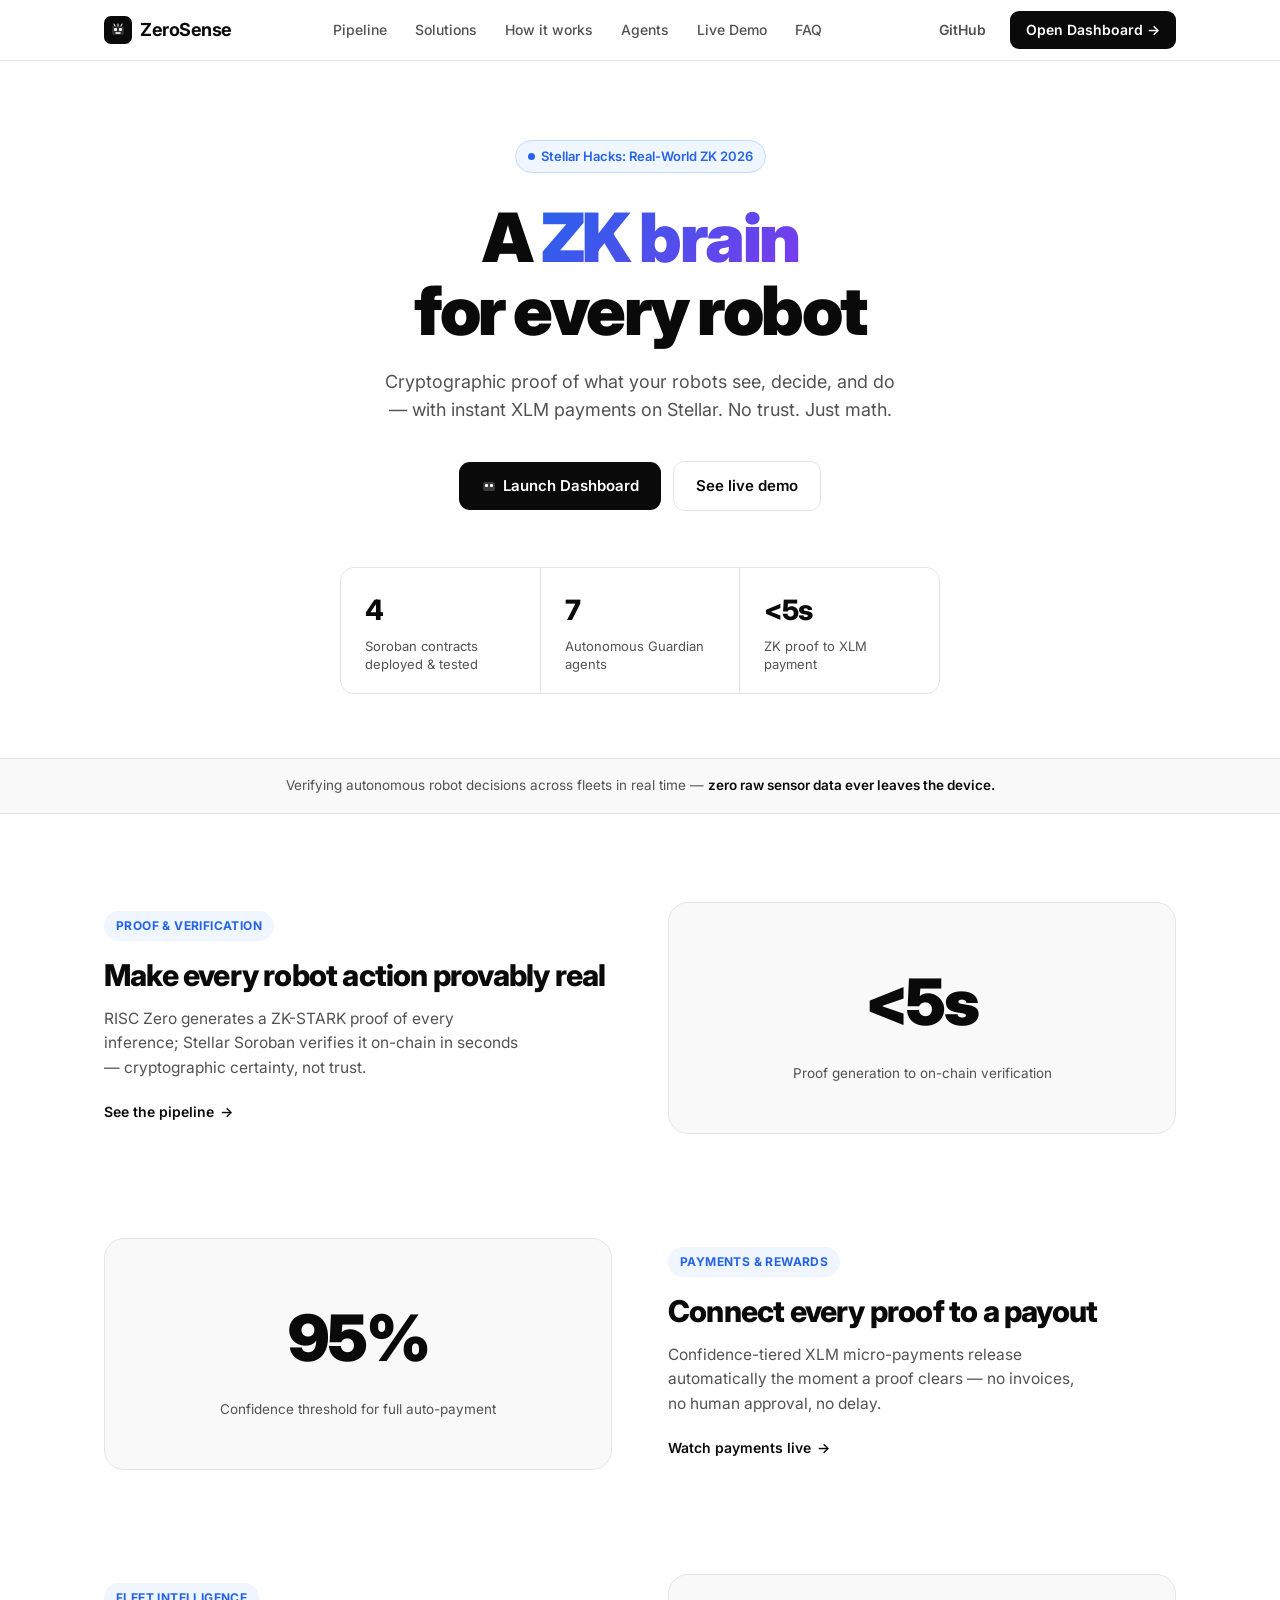
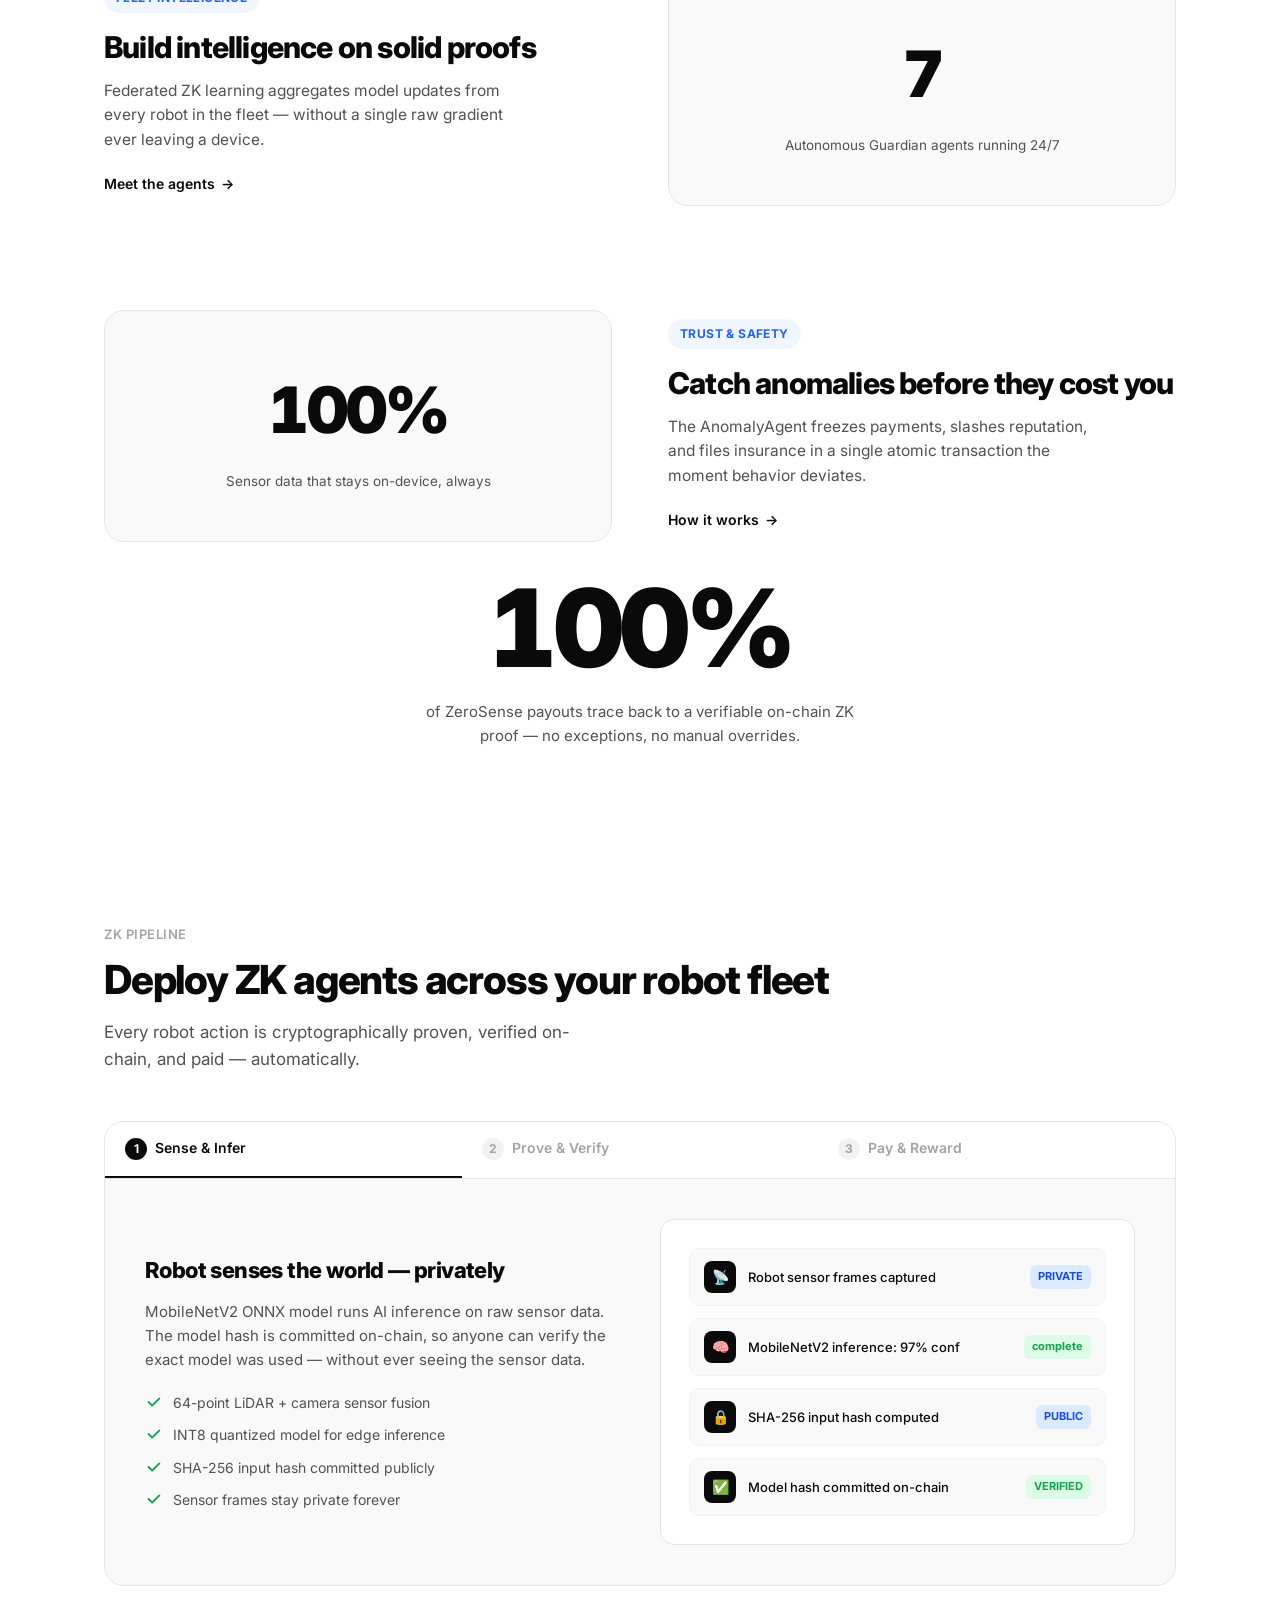
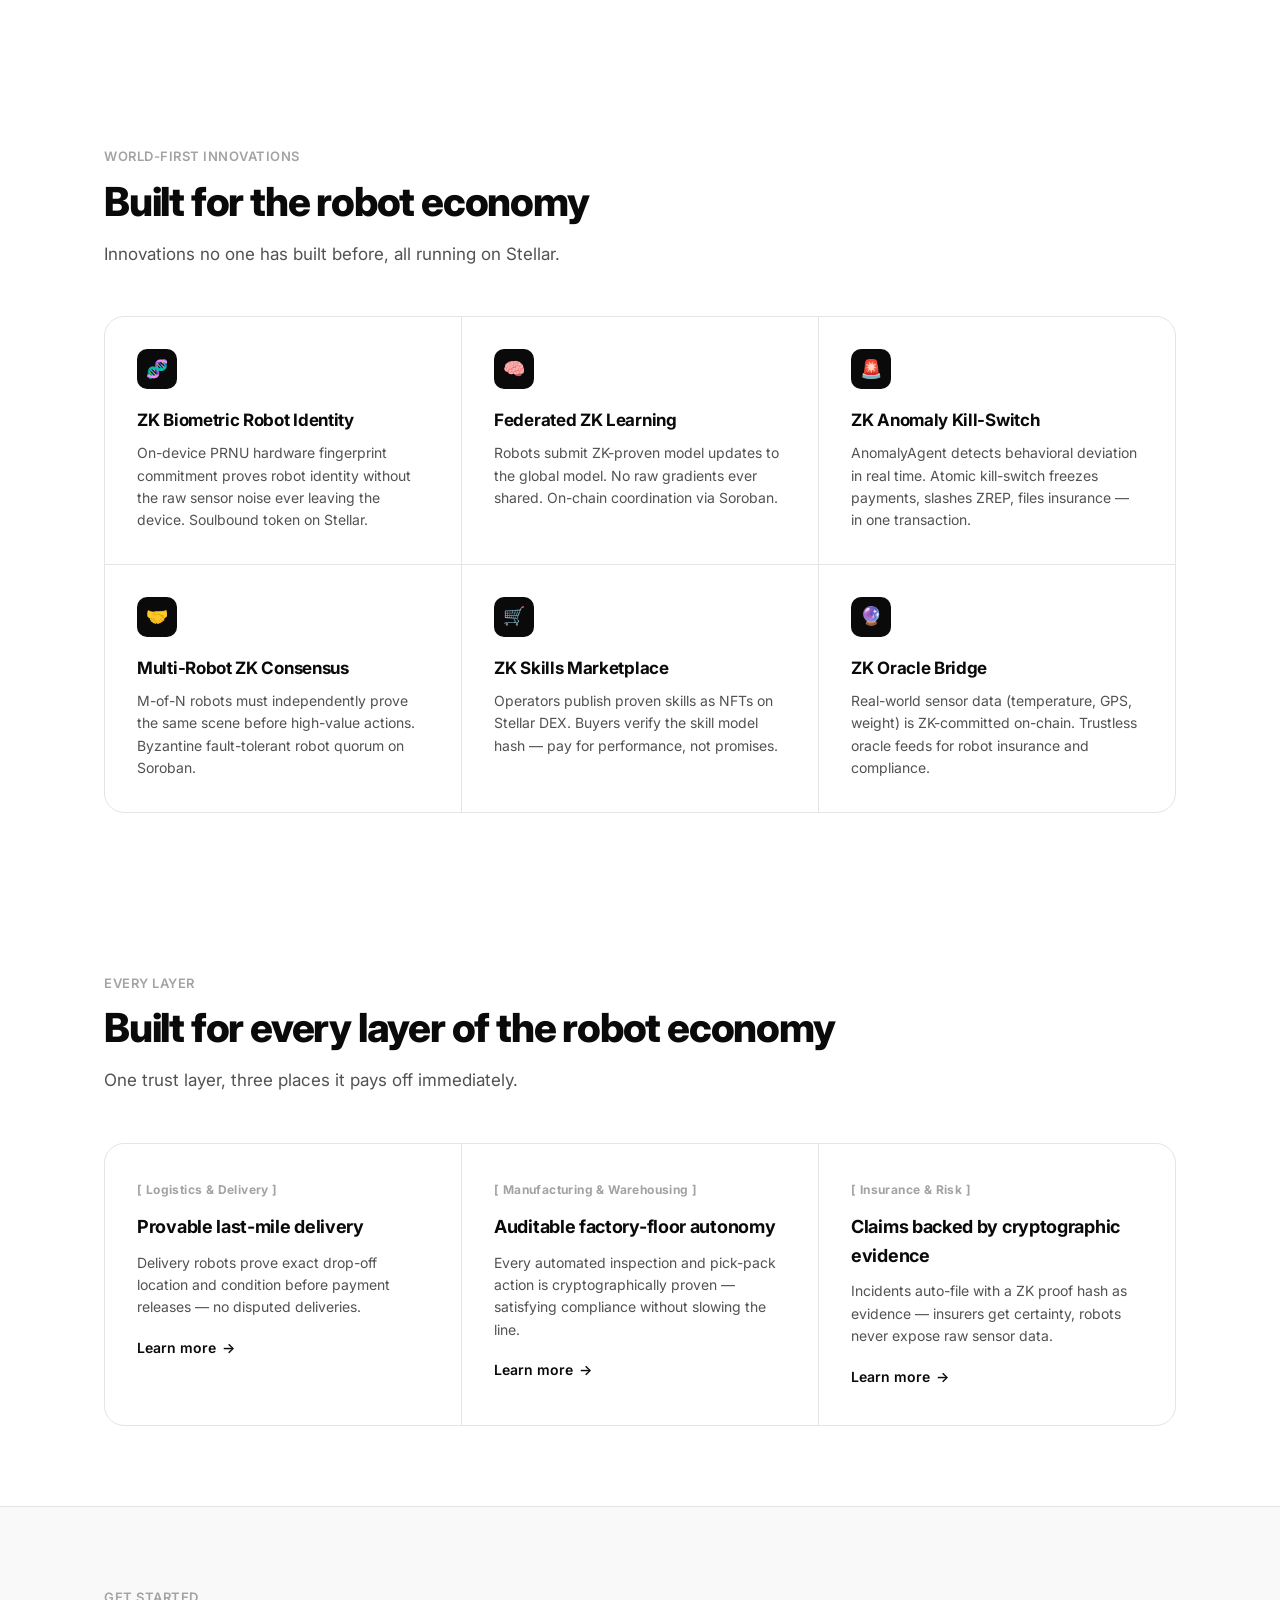
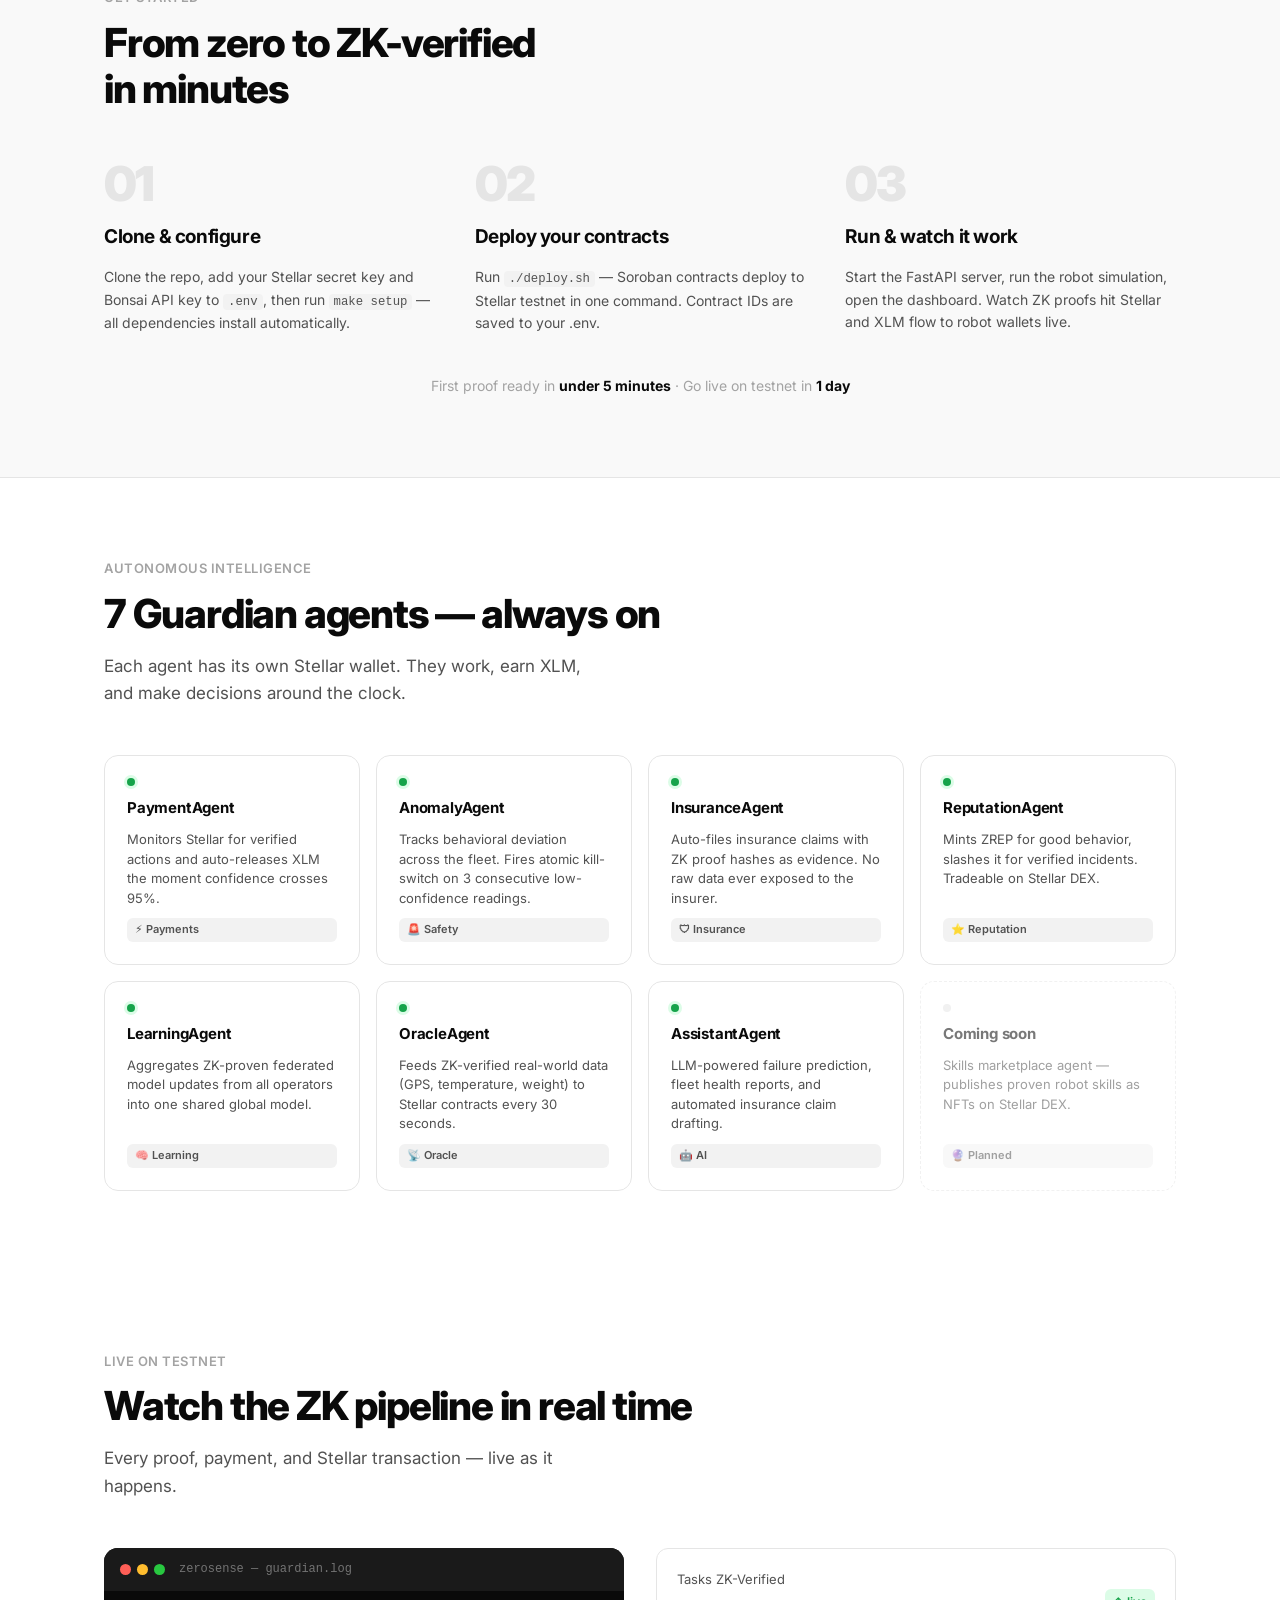
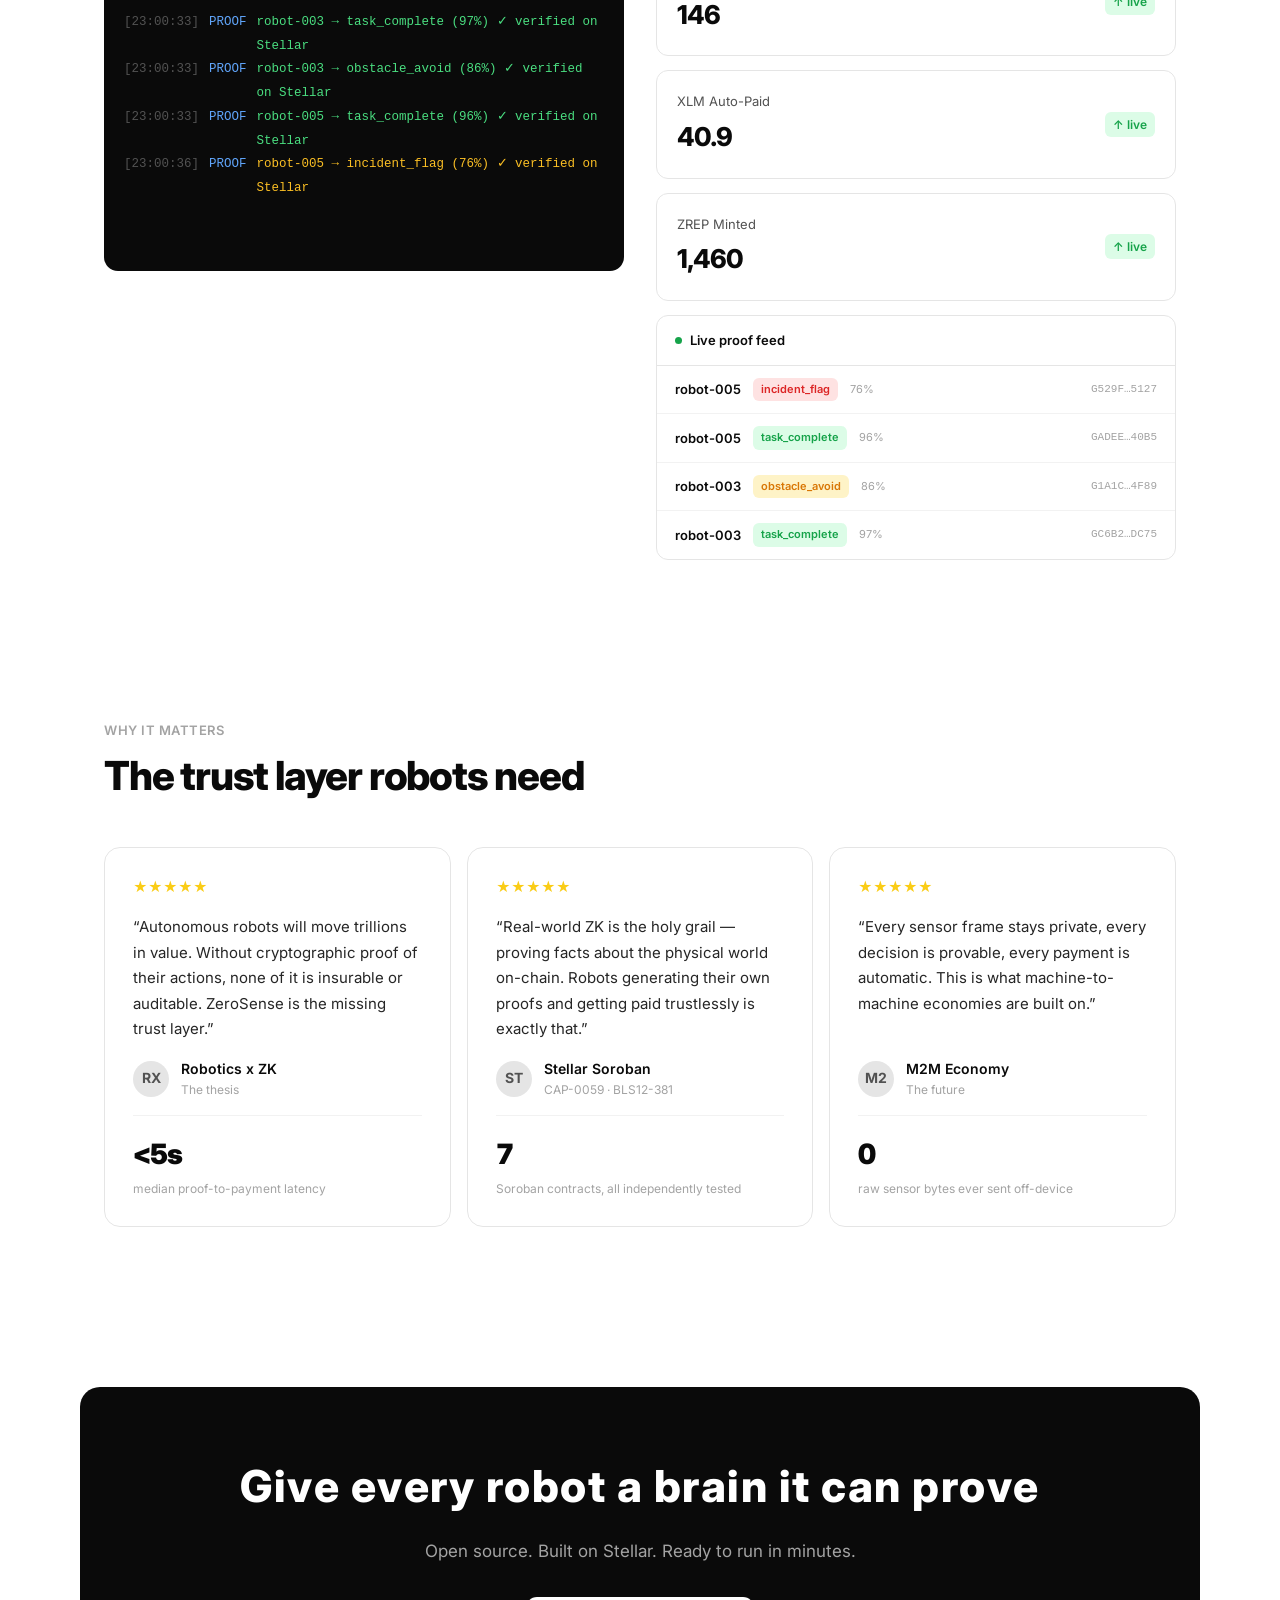
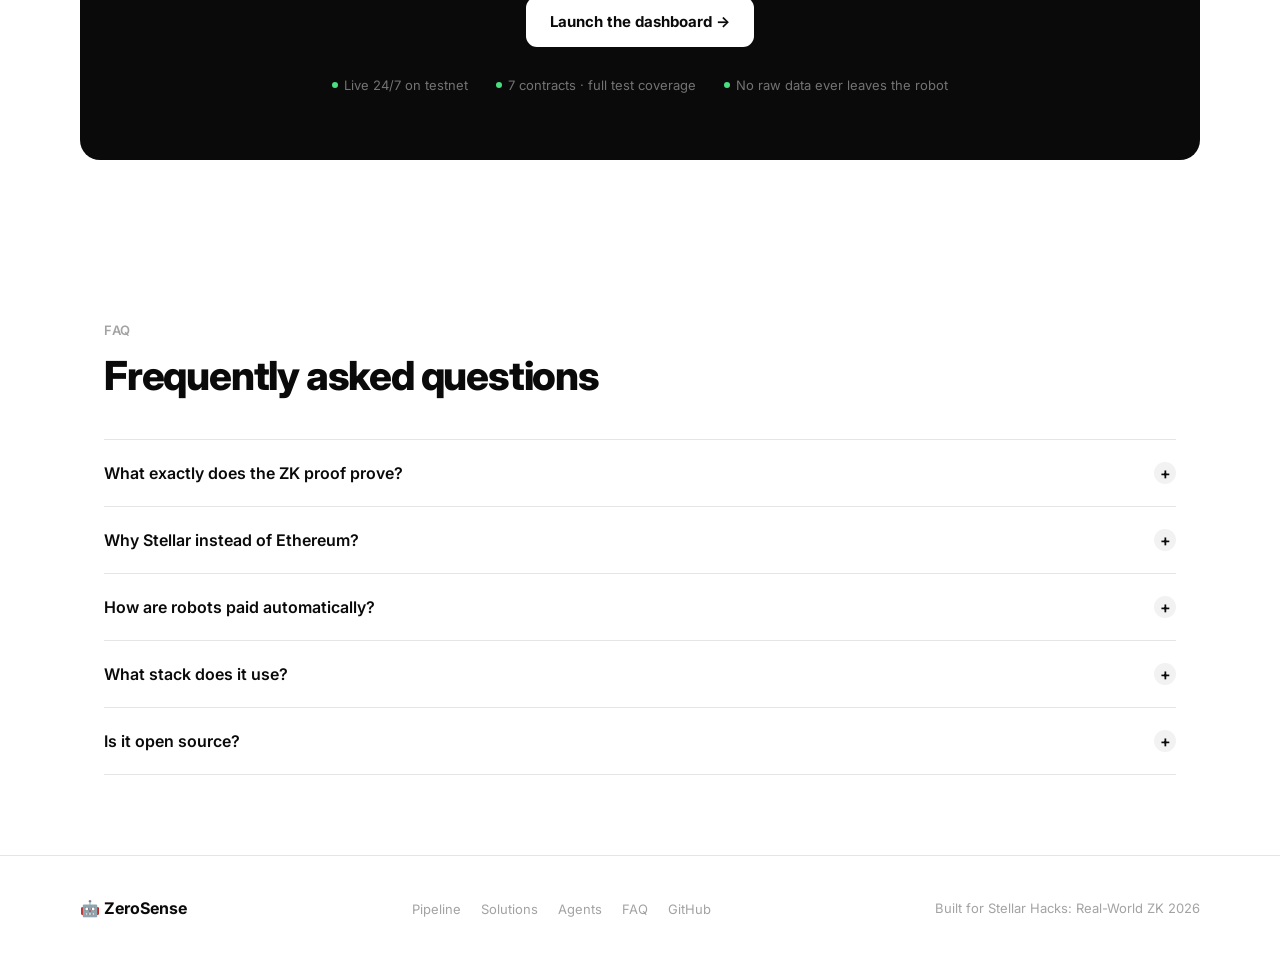
==== commit 29a6ff8a: "design: add Spade.com-inspired split-features, stat band, industry cards, kinetic CTA tagline" ====
--- a/frontend/index.html
+++ b/frontend/index.html
@@ -26,6 +26,7 @@
       </a>
       <ul class="nav-links">
         <li><a href="#pipeline">Pipeline</a></li>
+        <li><a href="#solutions">Solutions</a></li>
         <li><a href="#how-it-works">How it works</a></li>
         <li><a href="#agents">Agents</a></li>
         <li><a href="#live">Live Demo</a></li>
@@ -57,6 +58,72 @@
     </div>
   </header>
 
+  <!-- INTRO STRIP (spade.com "enriching billions of transactions" bar) -->
+  <div class="strip reveal">
+    <p>Verifying autonomous robot decisions across fleets in real time — <strong>zero raw sensor data ever leaves the device.</strong></p>
+  </div>
+
+  <!-- SPLIT FEATURES (spade.com alternating Risk/Rewards/Analytics/UX pattern) -->
+  <section class="split-features" id="solutions-intro">
+    <div class="split-row reveal">
+      <div class="split-copy">
+        <span class="split-pill">Proof &amp; Verification</span>
+        <h3>Make every robot action provably real</h3>
+        <p>RISC Zero generates a ZK-STARK proof of every inference; Stellar Soroban verifies it on-chain in seconds — cryptographic certainty, not trust.</p>
+        <a href="#pipeline" class="split-link">See the pipeline</a>
+      </div>
+      <div class="split-stat">
+        <div class="split-stat-val"><span data-target="5" data-prefix="&lt;" data-suffix="s">0s</span></div>
+        <div class="split-stat-label">Proof generation to on-chain verification</div>
+      </div>
+    </div>
+
+    <div class="split-row reverse reveal">
+      <div class="split-copy">
+        <span class="split-pill">Payments &amp; Rewards</span>
+        <h3>Connect every proof to a payout</h3>
+        <p>Confidence-tiered XLM micro-payments release automatically the moment a proof clears — no invoices, no human approval, no delay.</p>
+        <a href="#live" class="split-link">Watch payments live</a>
+      </div>
+      <div class="split-stat">
+        <div class="split-stat-val"><span data-target="95" data-suffix="%">0%</span></div>
+        <div class="split-stat-label">Confidence threshold for full auto-payment</div>
+      </div>
+    </div>
+
+    <div class="split-row reveal">
+      <div class="split-copy">
+        <span class="split-pill">Fleet Intelligence</span>
+        <h3>Build intelligence on solid proofs</h3>
+        <p>Federated ZK learning aggregates model updates from every robot in the fleet — without a single raw gradient ever leaving a device.</p>
+        <a href="#agents" class="split-link">Meet the agents</a>
+      </div>
+      <div class="split-stat">
+        <div class="split-stat-val"><span data-target="7" data-suffix="">0</span></div>
+        <div class="split-stat-label">Autonomous Guardian agents running 24/7</div>
+      </div>
+    </div>
+
+    <div class="split-row reverse reveal">
+      <div class="split-copy">
+        <span class="split-pill">Trust &amp; Safety</span>
+        <h3>Catch anomalies before they cost you</h3>
+        <p>The AnomalyAgent freezes payments, slashes reputation, and files insurance in a single atomic transaction the moment behavior deviates.</p>
+        <a href="#faq" class="split-link">How it works</a>
+      </div>
+      <div class="split-stat">
+        <div class="split-stat-val"><span data-target="100" data-suffix="%">0%</span></div>
+        <div class="split-stat-label">Sensor data that stays on-device, always</div>
+      </div>
+    </div>
+  </section>
+
+  <!-- BIG STAT BAND (spade.com "95% physical transactions matched") -->
+  <section class="stat-band reveal">
+    <div class="stat-band-val"><span data-target="100" data-suffix="%">0%</span></div>
+    <div class="stat-band-label">of ZeroSense payouts trace back to a verifiable on-chain ZK proof — no exceptions, no manual overrides.</div>
+  </section>
+
   <!-- PIPELINE -->
   <section class="section reveal" id="pipeline">
     <div class="eyebrow">ZK Pipeline</div>
@@ -91,17 +158,17 @@
       <div class="pipeline-panel" id="panel-1">
         <div class="pipeline-panel-content">
           <h3>Zero-knowledge proof generated</h3>
-          <p>RISC Zero zkVM generates a ZK-STARK proof that inference ran correctly — without revealing any input data. Verified on Stellar Soroban via Boundless BN254 Groth16.</p>
+          <p>RISC Zero zkVM generates a ZK-STARK proof that inference ran correctly — without revealing any input data. Verified on Stellar Soroban via native BLS12-381 Groth16.</p>
           <ul class="feature-list">
             <li>RISC Zero Bonsai API for fast cloud proving</li>
-            <li>BN254 Groth16 — Stellar Protocol 25 native</li>
+            <li>BLS12-381 Groth16 — native Soroban pairing (CAP-0059)</li>
             <li>On-chain proof stored permanently</li>
             <li>Verifier contract: 4.0 KB WASM</li>
           </ul>
         </div>
         <div class="pipeline-visual">
           <div class="pipeline-step"><div class="step-icon">⚡</div><div class="step-text">RISC Zero zkVM executes guest</div><span class="step-badge blue">BONSAI</span></div>
-          <div class="pipeline-step"><div class="step-icon">🔐</div><div class="step-text">Groth16 proof generated (256B)</div><span class="step-badge purple">ZK-STARK</span></div>
+          <div class="pipeline-step"><div class="step-icon">🔐</div><div class="step-text">Groth16 proof generated (384B)</div><span class="step-badge purple">ZK-STARK</span></div>
           <div class="pipeline-step"><div class="step-icon">🌟</div><div class="step-text">Proof submitted to Soroban</div><span class="step-badge blue">STELLAR</span></div>
           <div class="pipeline-step"><div class="step-icon">✅</div><div class="step-text">ZeroSenseVerifier confirms</div><span class="step-badge">ON-CHAIN</span></div>
         </div>
@@ -132,14 +199,41 @@
   <section class="section reveal">
     <div class="eyebrow">World-First Innovations</div>
     <h2 class="section-title">Built for the robot economy</h2>
-    <p class="section-sub">Six innovations no one has built before, all running on Stellar.</p>
+    <p class="section-sub">Innovations no one has built before, all running on Stellar.</p>
     <div class="feature-grid">
-      <div class="feature-card"><div class="feature-icon">🧬</div><h3>ZK Biometric Robot Identity</h3><p>PRNU hardware fingerprint proves robot identity without revealing sensor noise. Soulbound token on Stellar — cryptographically unforgeable.</p></div>
+      <div class="feature-card"><div class="feature-icon">🧬</div><h3>ZK Biometric Robot Identity</h3><p>On-device PRNU hardware fingerprint commitment proves robot identity without the raw sensor noise ever leaving the device. Soulbound token on Stellar.</p></div>
       <div class="feature-card"><div class="feature-icon">🧠</div><h3>Federated ZK Learning</h3><p>Robots submit ZK-proven model updates to the global model. No raw gradients ever shared. On-chain coordination via Soroban.</p></div>
       <div class="feature-card"><div class="feature-icon">🚨</div><h3>ZK Anomaly Kill-Switch</h3><p>AnomalyAgent detects behavioral deviation in real time. Atomic kill-switch freezes payments, slashes ZREP, files insurance — in one transaction.</p></div>
       <div class="feature-card"><div class="feature-icon">🤝</div><h3>Multi-Robot ZK Consensus</h3><p>M-of-N robots must independently prove the same scene before high-value actions. Byzantine fault-tolerant robot quorum on Soroban.</p></div>
       <div class="feature-card"><div class="feature-icon">🛒</div><h3>ZK Skills Marketplace</h3><p>Operators publish proven skills as NFTs on Stellar DEX. Buyers verify the skill model hash — pay for performance, not promises.</p></div>
       <div class="feature-card"><div class="feature-icon">🔮</div><h3>ZK Oracle Bridge</h3><p>Real-world sensor data (temperature, GPS, weight) is ZK-committed on-chain. Trustless oracle feeds for robot insurance and compliance.</p></div>
+    </div>
+  </section>
+
+  <!-- INDUSTRY / SOLUTIONS (spade.com bracket-label "[fintechs]" pattern) -->
+  <section class="section reveal" id="solutions">
+    <div class="eyebrow">Every Layer</div>
+    <h2 class="section-title">Built for every layer of the robot economy</h2>
+    <p class="section-sub">One trust layer, three places it pays off immediately.</p>
+    <div class="industry-grid">
+      <div class="industry-card">
+        <div class="industry-bracket">[ Logistics &amp; Delivery ]</div>
+        <h3>Provable last-mile delivery</h3>
+        <p>Delivery robots prove exact drop-off location and condition before payment releases — no disputed deliveries.</p>
+        <a href="#pipeline" class="split-link">Learn more</a>
+      </div>
+      <div class="industry-card">
+        <div class="industry-bracket">[ Manufacturing &amp; Warehousing ]</div>
+        <h3>Auditable factory-floor autonomy</h3>
+        <p>Every automated inspection and pick-pack action is cryptographically proven — satisfying compliance without slowing the line.</p>
+        <a href="#agents" class="split-link">Learn more</a>
+      </div>
+      <div class="industry-card">
+        <div class="industry-bracket">[ Insurance &amp; Risk ]</div>
+        <h3>Claims backed by cryptographic evidence</h3>
+        <p>Incidents auto-file with a ZK proof hash as evidence — insurers get certainty, robots never expose raw sensor data.</p>
+        <a href="#faq" class="split-link">Learn more</a>
+      </div>
     </div>
   </section>
 
@@ -150,7 +244,7 @@
       <h2 class="section-title">From zero to ZK-verified<br>in minutes</h2>
       <div class="hiw-steps">
         <div class="hiw-step"><div class="hiw-step-num">01</div><h3>Clone &amp; configure</h3><p>Clone the repo, add your Stellar secret key and Bonsai API key to <code>.env</code>, then run <code>make setup</code> — all dependencies install automatically.</p></div>
-        <div class="hiw-step"><div class="hiw-step-num">02</div><h3>Deploy your contracts</h3><p>Run <code>make contracts-deploy</code> — all four Soroban contracts deploy to Stellar testnet in one command. Contract IDs are saved to your .env.</p></div>
+        <div class="hiw-step"><div class="hiw-step-num">02</div><h3>Deploy your contracts</h3><p>Run <code>./deploy.sh</code> — Soroban contracts deploy to Stellar testnet in one command. Contract IDs are saved to your .env.</p></div>
         <div class="hiw-step"><div class="hiw-step-num">03</div><h3>Run &amp; watch it work</h3><p>Start the FastAPI server, run the robot simulation, open the dashboard. Watch ZK proofs hit Stellar and XLM flow to robot wallets live.</p></div>
       </div>
       <p class="hiw-note">First proof ready in <strong>under 5 minutes</strong> · Go live on testnet in <strong>1 day</strong></p>
@@ -210,20 +304,35 @@
     <div class="eyebrow">Why it matters</div>
     <h2 class="section-title">The trust layer robots need</h2>
     <div class="testimonials">
-      <div class="testimonial"><div class="testimonial-stars">★★★★★</div><blockquote>“Autonomous robots will move trillions in value. Without cryptographic proof of their actions, none of it is insurable or auditable. ZeroSense is the missing trust layer.”</blockquote><div class="testimonial-author"><div class="testimonial-avatar">RX</div><div><div class="testimonial-name">Robotics x ZK</div><div class="testimonial-role">The thesis</div></div></div></div>
-      <div class="testimonial"><div class="testimonial-stars">★★★★★</div><blockquote>“Real-world ZK is the holy grail — proving facts about the physical world on-chain. Robots generating their own proofs and getting paid trustlessly is exactly that.”</blockquote><div class="testimonial-author"><div class="testimonial-avatar">ST</div><div><div class="testimonial-name">Stellar Soroban</div><div class="testimonial-role">Protocol 25 · BN254</div></div></div></div>
-      <div class="testimonial"><div class="testimonial-stars">★★★★★</div><blockquote>“Every sensor frame stays private, every decision is provable, every payment is automatic. This is what machine-to-machine economies are built on.”</blockquote><div class="testimonial-author"><div class="testimonial-avatar">M2</div><div><div class="testimonial-name">M2M Economy</div><div class="testimonial-role">The future</div></div></div></div>
+      <div class="testimonial">
+        <div class="testimonial-stars">★★★★★</div>
+        <blockquote>“Autonomous robots will move trillions in value. Without cryptographic proof of their actions, none of it is insurable or auditable. ZeroSense is the missing trust layer.”</blockquote>
+        <div class="testimonial-author"><div class="testimonial-avatar">RX</div><div><div class="testimonial-name">Robotics x ZK</div><div class="testimonial-role">The thesis</div></div></div>
+        <div class="testimonial-stat"><div class="testimonial-stat-val"><span data-target="5" data-prefix="&lt;" data-suffix="s">0s</span></div><div class="testimonial-stat-label">median proof-to-payment latency</div></div>
+      </div>
+      <div class="testimonial">
+        <div class="testimonial-stars">★★★★★</div>
+        <blockquote>“Real-world ZK is the holy grail — proving facts about the physical world on-chain. Robots generating their own proofs and getting paid trustlessly is exactly that.”</blockquote>
+        <div class="testimonial-author"><div class="testimonial-avatar">ST</div><div><div class="testimonial-name">Stellar Soroban</div><div class="testimonial-role">CAP-0059 · BLS12-381</div></div></div>
+        <div class="testimonial-stat"><div class="testimonial-stat-val"><span data-target="7" data-suffix="">0</span></div><div class="testimonial-stat-label">Soroban contracts, all independently tested</div></div>
+      </div>
+      <div class="testimonial">
+        <div class="testimonial-stars">★★★★★</div>
+        <blockquote>“Every sensor frame stays private, every decision is provable, every payment is automatic. This is what machine-to-machine economies are built on.”</blockquote>
+        <div class="testimonial-author"><div class="testimonial-avatar">M2</div><div><div class="testimonial-name">M2M Economy</div><div class="testimonial-role">The future</div></div></div>
+        <div class="testimonial-stat"><div class="testimonial-stat-val"><span data-target="0" data-suffix="">0</span></div><div class="testimonial-stat-label">raw sensor bytes ever sent off-device</div></div>
+      </div>
     </div>
   </section>
 
   <!-- CTA -->
   <section class="cta-band">
-    <h2>Give every robot a brain it can prove</h2>
+    <h2 class="kinetic-text">Give every robot a brain it can prove</h2>
     <p>Open source. Built on Stellar. Ready to run in minutes.</p>
     <a href="dashboard.html" class="btn-white">Launch the dashboard →</a>
     <div class="cta-features">
       <div class="cta-feature"><span class="cta-feature-dot"></span> Live 24/7 on testnet</div>
-      <div class="cta-feature"><span class="cta-feature-dot"></span> 4 contracts · 99 tests</div>
+      <div class="cta-feature"><span class="cta-feature-dot"></span> 7 contracts · full test coverage</div>
       <div class="cta-feature"><span class="cta-feature-dot"></span> No raw data ever leaves the robot</div>
     </div>
   </section>
@@ -234,10 +343,10 @@
     <h2 class="section-title">Frequently asked questions</h2>
     <div class="faq-list">
       <div class="faq-item"><button class="faq-q" onclick="toggleFaq(this)">What exactly does the ZK proof prove?<span class="faq-q-icon">+</span></button><div class="faq-a"><p>It proves that a specific, publicly-committed AI model ran on the robot's private sensor data and produced a specific decision — all without revealing the raw sensor data. Anyone can verify the computation was honest.</p></div></div>
-      <div class="faq-item"><button class="faq-q" onclick="toggleFaq(this)">Why Stellar instead of Ethereum?<span class="faq-q-icon">+</span></button><div class="faq-a"><p>Stellar Protocol 25 added native BN254 host functions, making on-chain Groth16 verification cheap and fast. Sub-cent fees and 5-second finality are ideal for high-frequency robot micro-payments.</p></div></div>
+      <div class="faq-item"><button class="faq-q" onclick="toggleFaq(this)">Why Stellar instead of Ethereum?<span class="faq-q-icon">+</span></button><div class="faq-a"><p>Soroban's native BLS12-381 pairing host functions (CAP-0059) make on-chain Groth16 verification cheap and fast. Sub-cent fees and 5-second finality are ideal for high-frequency robot micro-payments.</p></div></div>
       <div class="faq-item"><button class="faq-q" onclick="toggleFaq(this)">How are robots paid automatically?<span class="faq-q-icon">+</span></button><div class="faq-a"><p>Once a proof is verified on-chain, the RobotPaymentRouter contract releases escrowed XLM permissionlessly. Confidence ≥ 95% triggers full payment; 80–94% pays half; below 80% is withheld for review.</p></div></div>
-      <div class="faq-item"><button class="faq-q" onclick="toggleFaq(this)">What stack does it use?<span class="faq-q-icon">+</span></button><div class="faq-a"><p>RISC Zero zkVM (Bonsai) for proving, four Soroban contracts in Rust, a FastAPI Python backend, stellar-sdk for chain interaction, MobileNetV2 ONNX for inference, and PyBullet for robot simulation.</p></div></div>
-      <div class="faq-item"><button class="faq-q" onclick="toggleFaq(this)">Is it open source?<span class="faq-q-icon">+</span></button><div class="faq-a"><p>Yes — the full stack is on GitHub with 99 tests across Python and Rust, a one-command deploy, and CI. Clone it and run your first proof in under 5 minutes.</p></div></div>
+      <div class="faq-item"><button class="faq-q" onclick="toggleFaq(this)">What stack does it use?<span class="faq-q-icon">+</span></button><div class="faq-a"><p>RISC Zero zkVM (Bonsai) for proving, seven Soroban contracts in Rust, a FastAPI Python backend, stellar-sdk for chain interaction, MobileNetV2 ONNX for inference, and PyBullet for robot simulation.</p></div></div>
+      <div class="faq-item"><button class="faq-q" onclick="toggleFaq(this)">Is it open source?<span class="faq-q-icon">+</span></button><div class="faq-a"><p>Yes — the full stack is on GitHub with a full test suite across Python and Rust, a one-command deploy, and a public security audit. Clone it and run your first proof in under 5 minutes.</p></div></div>
     </div>
   </section>
 
@@ -247,6 +356,7 @@
       <div class="footer-logo">🤖 ZeroSense</div>
       <ul class="footer-links">
         <li><a href="#pipeline">Pipeline</a></li>
+        <li><a href="#solutions">Solutions</a></li>
         <li><a href="#agents">Agents</a></li>
         <li><a href="#faq">FAQ</a></li>
         <li><a href="https://github.com/salch-cred/zero-sense" target="_blank" rel="noopener">GitHub</a></li>
--- a/frontend/styles.css
+++ b/frontend/styles.css
@@ -1,6 +1,6 @@
 /* ========================================================================
    ZeroSense — Landing Page Styles
-   Design system inspired by handhold.io · Uncut Sans · HugeIcons
+   Design system inspired by handhold.io + spade.com (motion/animation) · Uncut Sans · HugeIcons
    ======================================================================== */
 
 @import url('https://fonts.googleapis.com/css2?family=Inter:wght@300;400;500;600;700;800;900&display=swap');
@@ -69,7 +69,7 @@
 .btn-lg { padding: 12px 22px; font-size: 15px; border-radius: 11px; }
 
 /* ─── Hero ─────────────────────────────────────── */
-.hero { padding: 140px 24px 80px; text-align: center; max-width: 820px; margin: 0 auto; }
+.hero { padding: 140px 24px 64px; text-align: center; max-width: 820px; margin: 0 auto; }
 .hero-badge {
   display: inline-flex; align-items: center; gap: 6px;
   background: var(--accent-light); color: var(--accent); border: 1px solid #bfdbfe;
@@ -96,11 +96,37 @@
 .hero-metric-val { font-size: 28px; font-weight: 800; letter-spacing: -1px; margin-bottom: 4px; }
 .hero-metric-label { font-size: 13px; color: var(--gray-600); line-height: 1.4; }
 
+/* ─── Intro strip (spade.com "enriching billions of transactions…" bar) ─── */
+.strip { border-top: 1px solid var(--gray-200); border-bottom: 1px solid var(--gray-200); background: var(--gray-50); padding: 16px 24px; text-align: center; }
+.strip p { max-width: 720px; margin: 0 auto; font-size: 13.5px; color: var(--gray-600); }
+.strip strong { color: var(--black); font-weight: 600; }
+
 /* ─── Section ─────────────────────────────────── */
 .section { max-width: 1120px; margin: 0 auto; padding: 80px 24px; }
 .eyebrow { font-size: 13px; font-weight: 600; color: var(--gray-400); letter-spacing: .5px; text-transform: uppercase; margin-bottom: 12px; }
 .section-title { font-size: clamp(26px, 4vw, 40px); font-weight: 800; letter-spacing: -1.2px; line-height: 1.15; margin-bottom: 16px; }
 .section-sub { font-size: 17px; color: var(--gray-600); max-width: 480px; }
+
+/* ─── Split feature rows (spade.com alternating Risk/Rewards/Analytics/UX pattern) ─── */
+.split-features { max-width: 1120px; margin: 0 auto; padding: 88px 24px 24px; display: flex; flex-direction: column; gap: 104px; }
+.split-row { display: grid; grid-template-columns: 1fr 1fr; gap: 56px; align-items: center; }
+.split-row.reverse .split-copy { order: 2; }
+.split-row.reverse .split-stat { order: 1; }
+.split-pill { display: inline-block; font-size: 12px; font-weight: 700; letter-spacing: .4px; text-transform: uppercase; color: var(--accent); background: var(--accent-light); padding: 5px 12px; border-radius: 100px; margin-bottom: 16px; }
+.split-copy h3 { font-size: clamp(22px, 3vw, 30px); font-weight: 800; letter-spacing: -.8px; margin-bottom: 14px; line-height: 1.2; }
+.split-copy p { font-size: 15.5px; color: var(--gray-600); margin-bottom: 18px; max-width: 420px; }
+.split-link { font-size: 14px; font-weight: 600; color: var(--black); display: inline-flex; align-items: center; gap: 6px; }
+.split-link::after { content: '→'; transition: transform .15s; display: inline-block; }
+.split-link:hover::after { transform: translateX(3px); }
+.split-stat { background: var(--gray-50); border: 1px solid var(--gray-200); border-radius: 20px; padding: 48px; text-align: center; transition: transform .3s ease, box-shadow .3s ease; }
+.split-stat:hover { transform: translateY(-3px); box-shadow: 0 12px 32px rgba(0,0,0,.06); }
+.split-stat-val { font-size: clamp(40px, 6vw, 64px); font-weight: 900; letter-spacing: -2px; font-variant-numeric: tabular-nums; }
+.split-stat-label { font-size: 13.5px; color: var(--gray-600); margin-top: 10px; }
+
+/* ─── Big single-stat band (spade.com "95% physical transactions matched") ─── */
+.stat-band { max-width: 820px; margin: 0 auto; padding: 8px 24px 96px; text-align: center; }
+.stat-band-val { font-size: clamp(56px, 10vw, 108px); font-weight: 900; letter-spacing: -4px; line-height: 1; font-variant-numeric: tabular-nums; }
+.stat-band-label { font-size: 15px; color: var(--gray-600); margin-top: 18px; max-width: 460px; margin-left: auto; margin-right: auto; }
 
 /* ─── Pipeline Tabs ─────────────────────────────── */
 .pipeline-wrap { margin-top: 48px; border: 1px solid var(--gray-200); border-radius: 20px; overflow: hidden; background: var(--gray-50); }
@@ -133,6 +159,14 @@
 .feature-icon { width: 40px; height: 40px; border-radius: 10px; background: var(--black); display: grid; place-items: center; margin-bottom: 18px; font-size: 18px; }
 .feature-card h3 { font-size: 17px; font-weight: 700; letter-spacing: -.3px; margin-bottom: 8px; }
 .feature-card p { font-size: 14px; color: var(--gray-600); }
+
+/* ─── Industry / pillar cards (spade.com bracket-label "[fintechs]" style) ─── */
+.industry-grid { margin-top: 48px; display: grid; grid-template-columns: repeat(3, 1fr); gap: 1px; background: var(--gray-200); border: 1px solid var(--gray-200); border-radius: 20px; overflow: hidden; }
+.industry-card { background: var(--white); padding: 36px 32px; transition: background .15s, transform .15s; }
+.industry-card:hover { background: var(--gray-50); }
+.industry-bracket { font-size: 12px; font-weight: 700; color: var(--gray-400); letter-spacing: .4px; margin-bottom: 14px; }
+.industry-card h3 { font-size: 18px; font-weight: 700; letter-spacing: -.3px; margin-bottom: 10px; }
+.industry-card p { font-size: 14px; color: var(--gray-600); margin-bottom: 16px; }
 
 /* ─── How It Works ───────────────────────────── */
 .hiw-section { background: var(--gray-50); border-top: 1px solid var(--gray-200); border-bottom: 1px solid var(--gray-200); }
@@ -189,6 +223,9 @@
 .testimonial-avatar { width: 36px; height: 36px; border-radius: 50%; background: var(--gray-200); display: grid; place-items: center; font-size: 14px; font-weight: 700; color: var(--gray-600); flex-shrink: 0; }
 .testimonial-name { font-size: 14px; font-weight: 600; }
 .testimonial-role { font-size: 12px; color: var(--gray-400); }
+.testimonial-stat { border-top: 1px solid var(--gray-100); padding-top: 16px; }
+.testimonial-stat-val { font-size: 28px; font-weight: 900; letter-spacing: -1px; font-variant-numeric: tabular-nums; }
+.testimonial-stat-label { font-size: 12px; color: var(--gray-400); margin-top: 2px; }
 
 /* ─── CTA Band ──────────────────────────────── */
 .cta-band { background: var(--black); border-radius: 20px; padding: 64px; text-align: center; margin: 80px auto; max-width: 1120px; }
@@ -200,6 +237,9 @@
 .cta-feature { display: flex; align-items: center; gap: 6px; font-size: 13px; color: #737373; }
 .cta-feature-dot { width: 6px; height: 6px; border-radius: 50%; background: #4ade80; }
 
+/* ─── Kinetic text (spade.com "e v e r y l a y e r" spreading tagline) ─── */
+.kinetic-text span { display: inline-block; margin-right: 0; transition: margin-right .5s cubic-bezier(.16,1,.3,1); }
+
 /* ─── FAQ ─────────────────────────────────── */
 .faq-list { margin-top: 40px; border-top: 1px solid var(--gray-200); }
 .faq-item { border-bottom: 1px solid var(--gray-200); }
@@ -231,9 +271,13 @@
   .hero { padding: 100px 20px 60px; }
   .hero h1 { letter-spacing: -1.5px; }
   .hero-metrics { flex-direction: column; }
+  .split-row, .split-row.reverse { grid-template-columns: 1fr; gap: 28px; }
+  .split-row.reverse .split-copy, .split-row.reverse .split-stat { order: initial; }
+  .split-stat { padding: 32px; }
+  .stat-band { padding: 8px 20px 64px; }
   .pipeline-panel.active { grid-template-columns: 1fr; }
   .pipeline-tabs { flex-wrap: wrap; }
-  .feature-grid, .hiw-steps, .testimonials, .live-section { grid-template-columns: 1fr; }
+  .feature-grid, .hiw-steps, .testimonials, .live-section, .industry-grid { grid-template-columns: 1fr; }
   .agents-grid { grid-template-columns: repeat(2, 1fr); }
   .cta-band { padding: 40px 24px; }
   .cta-features { flex-direction: column; gap: 12px; align-items: center; }
